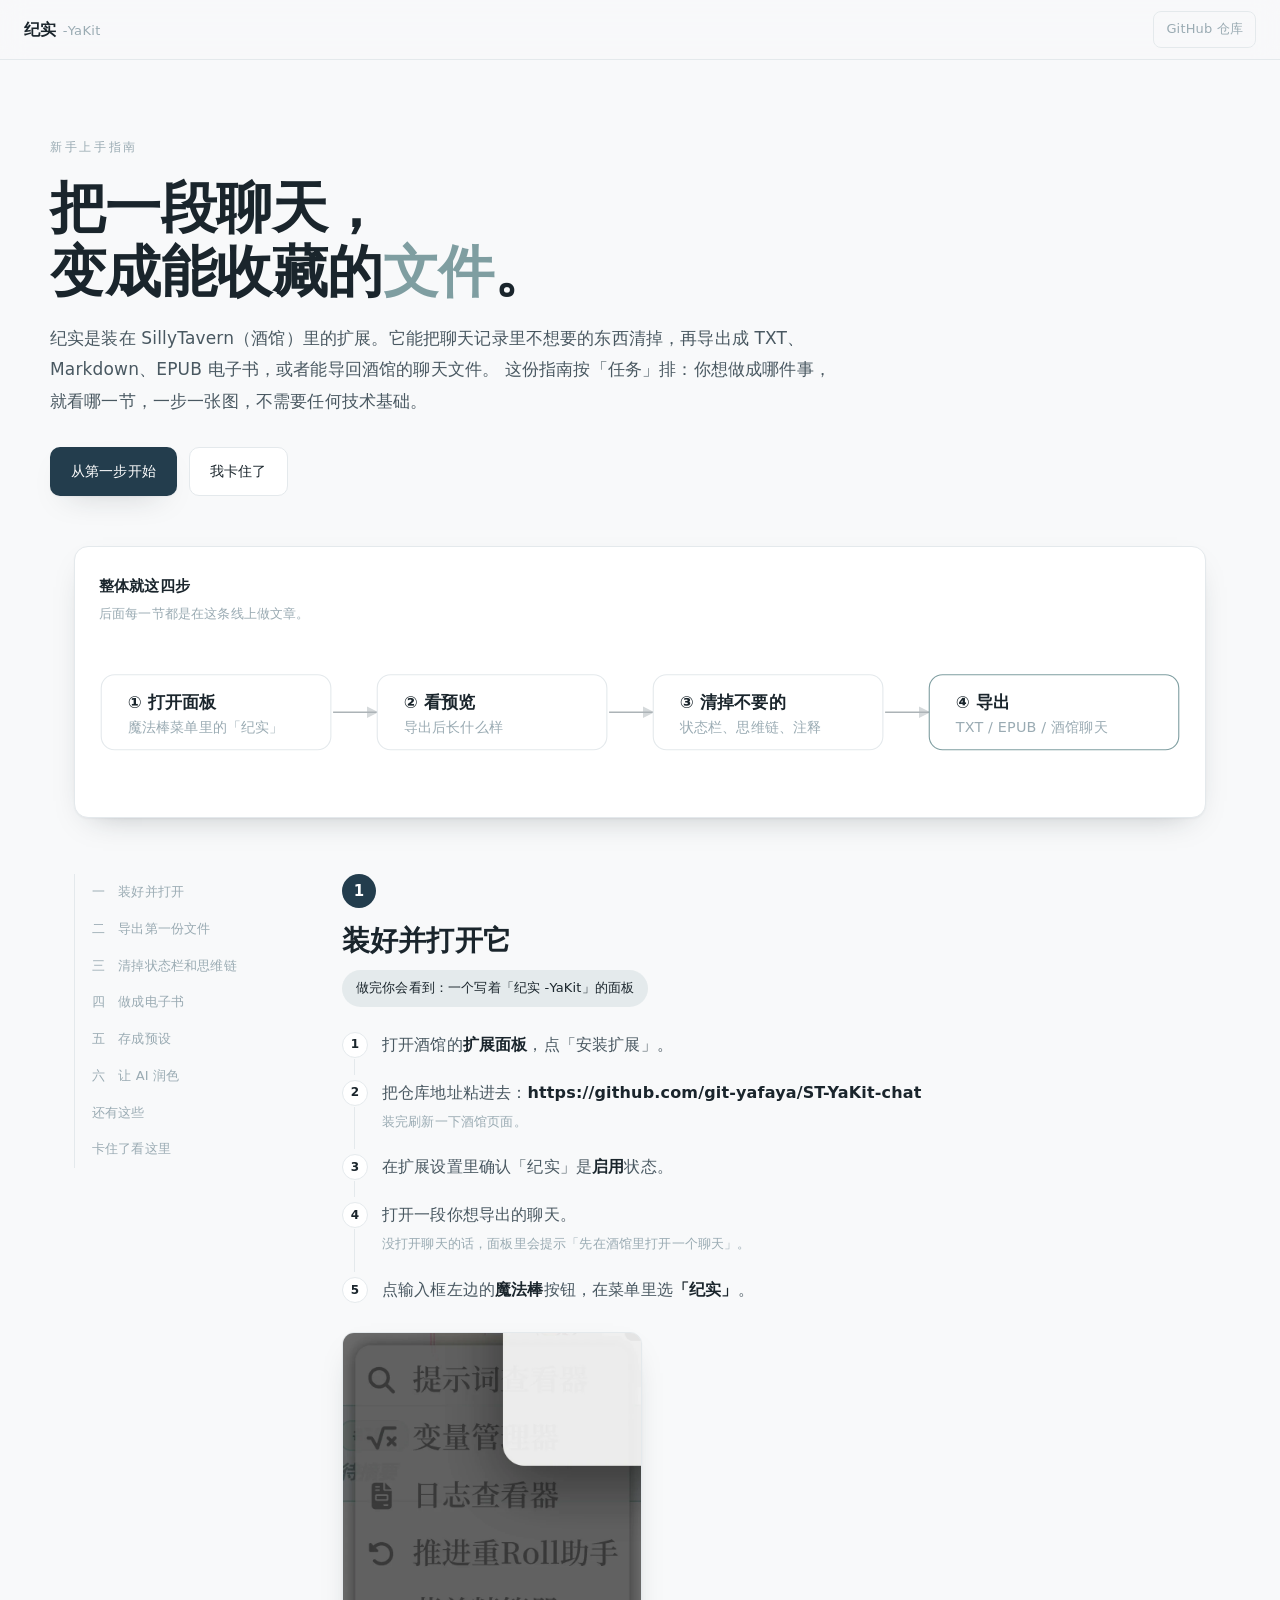
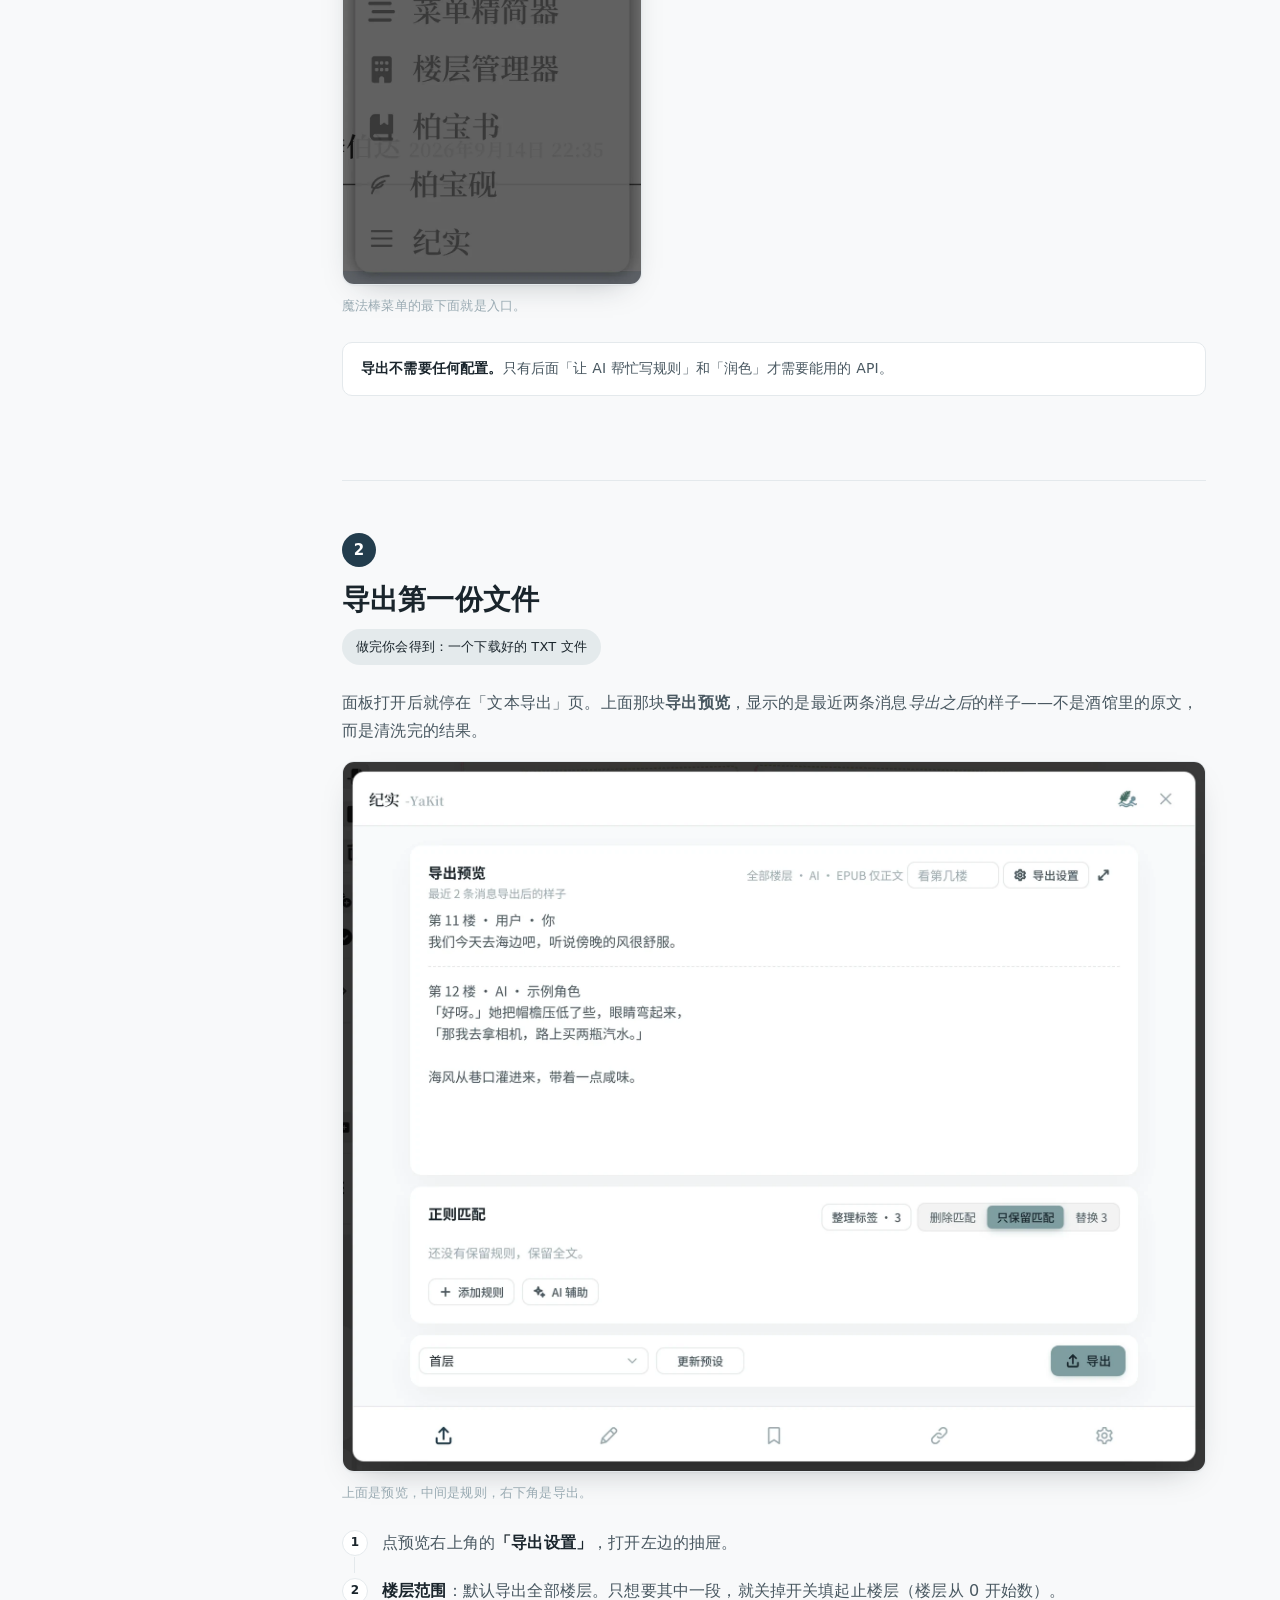
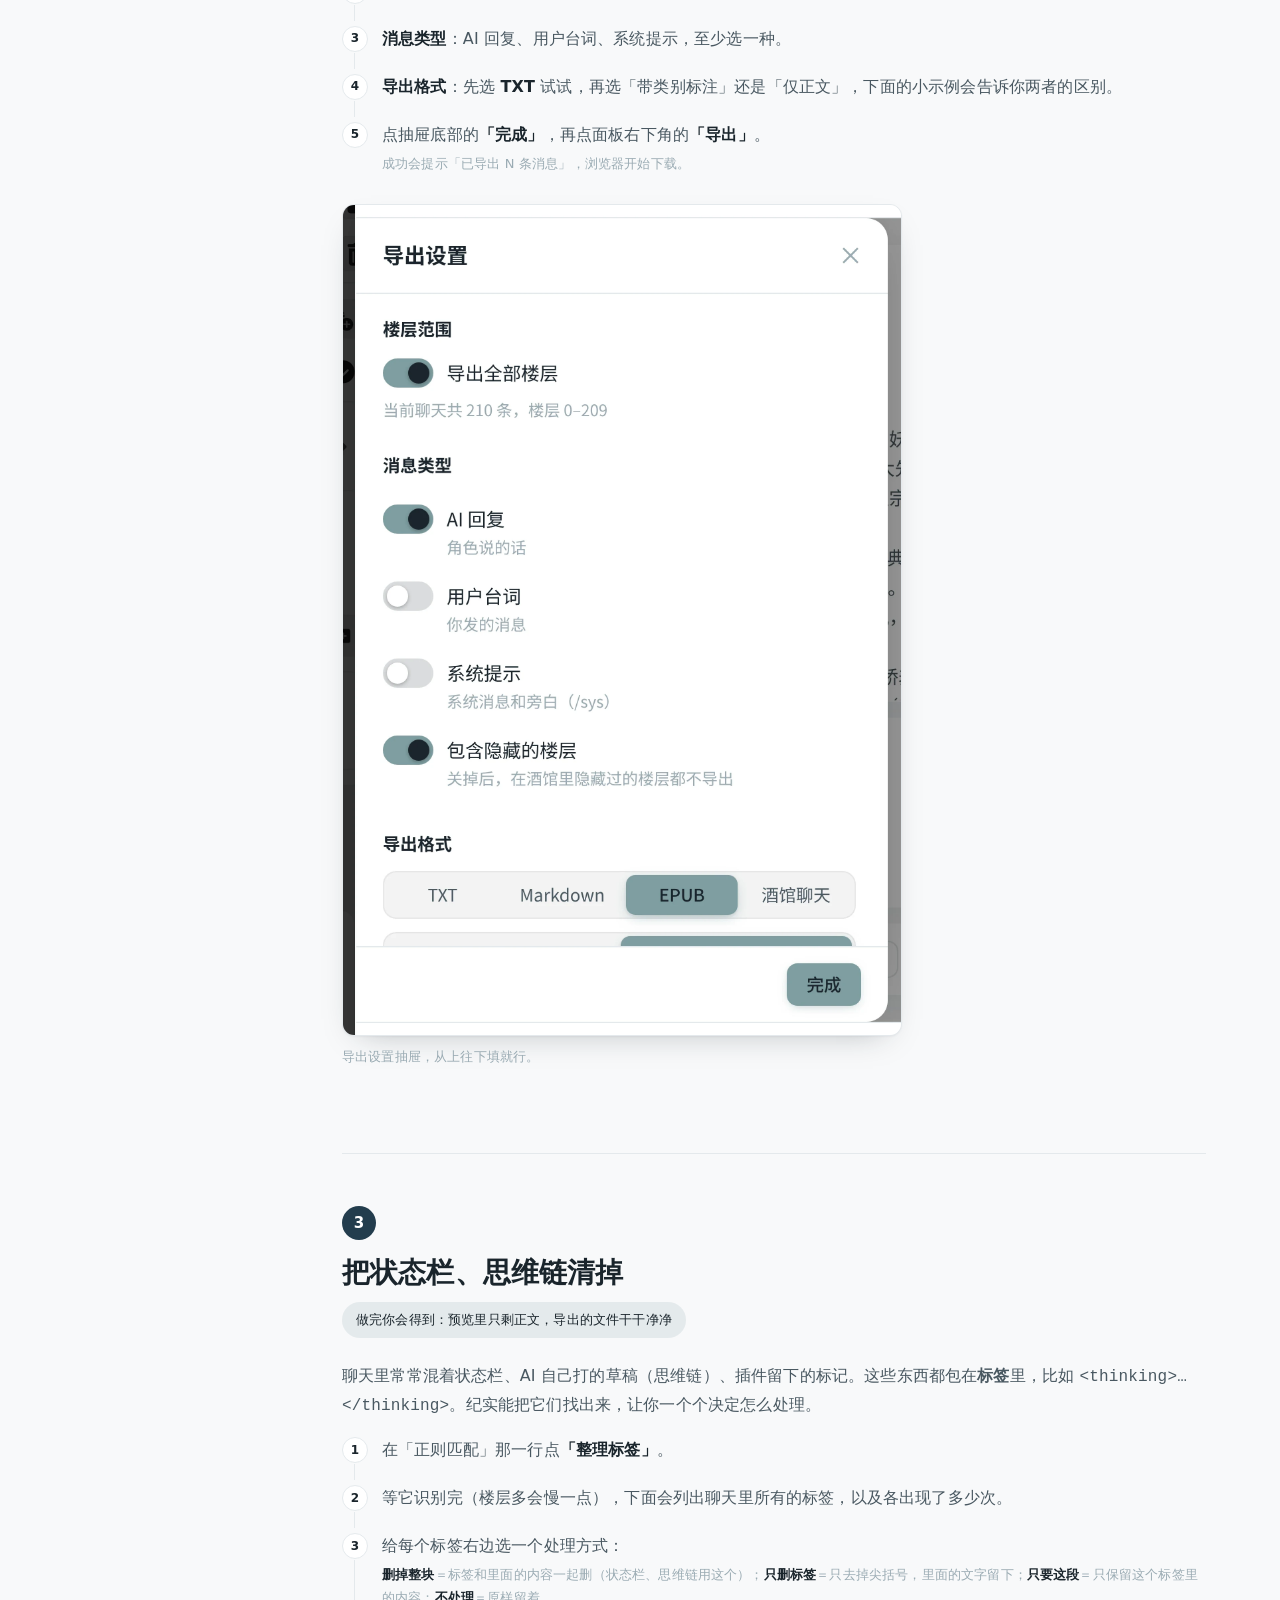
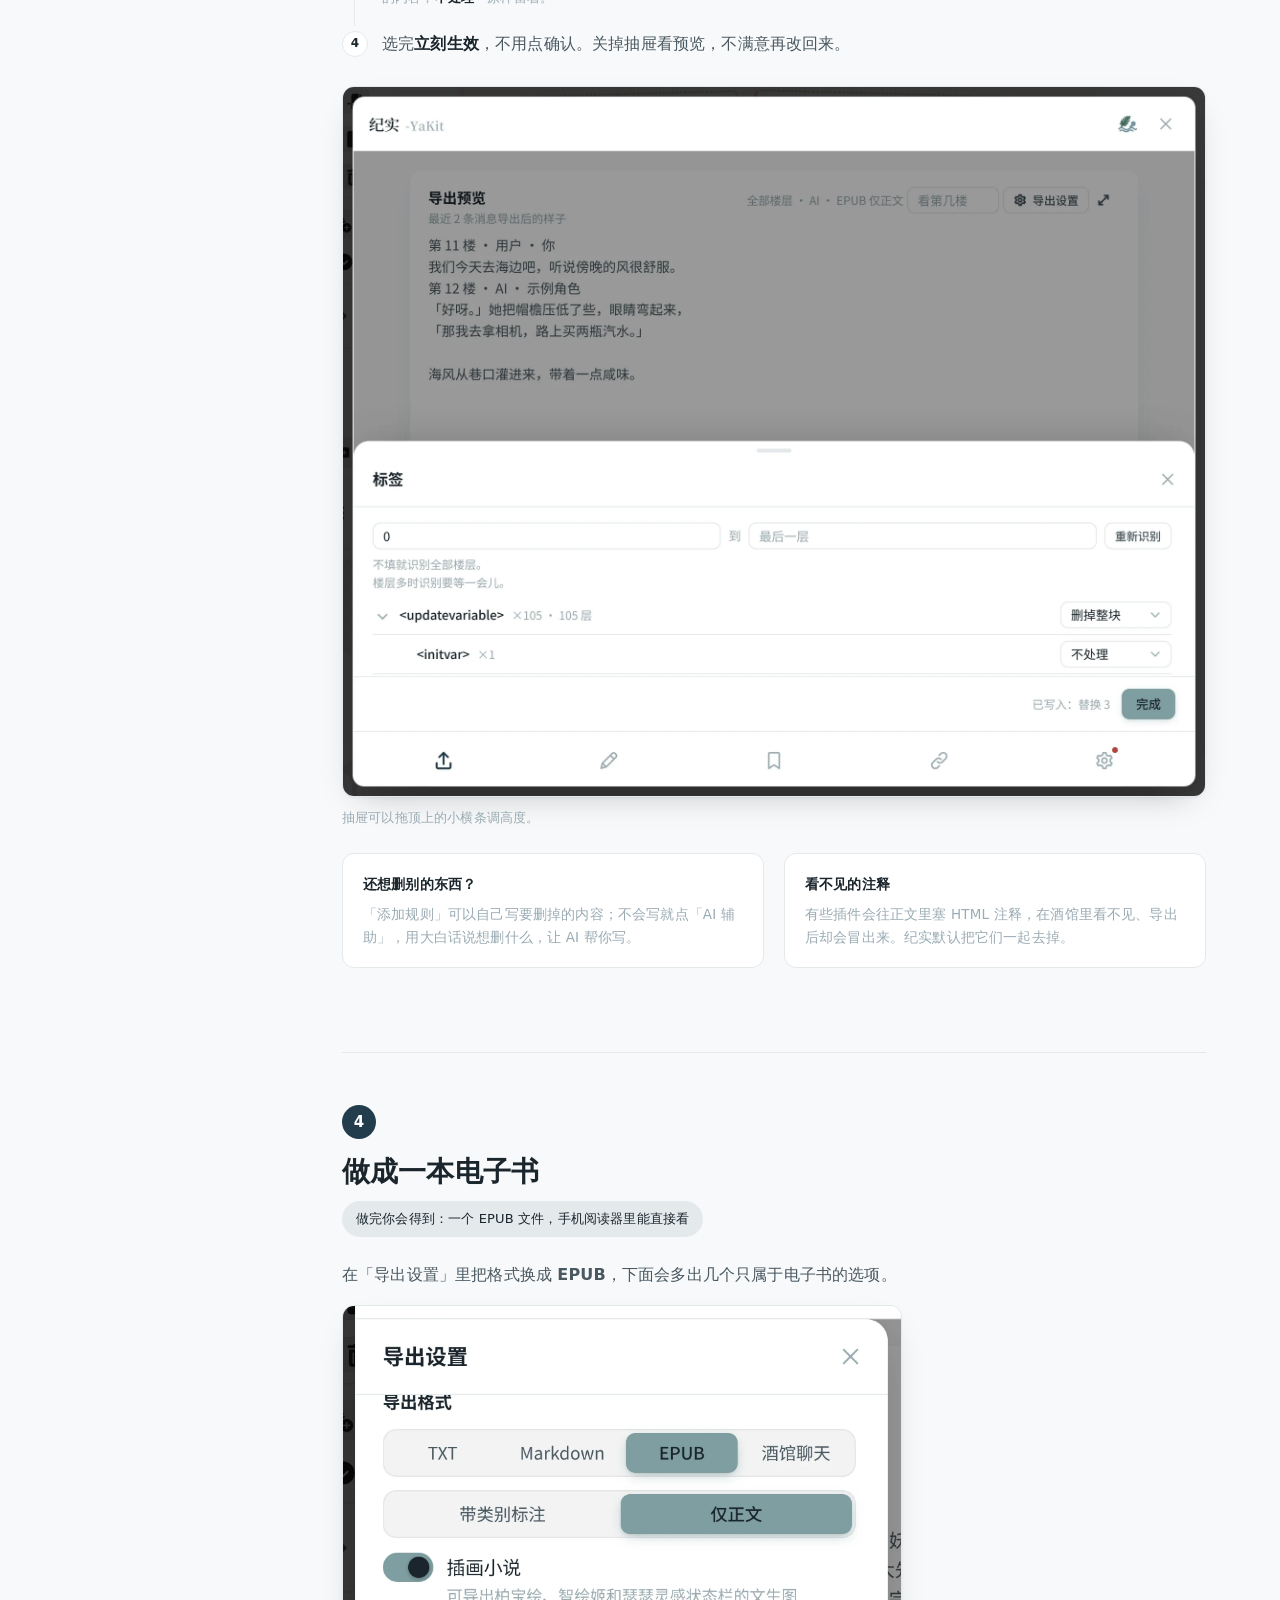
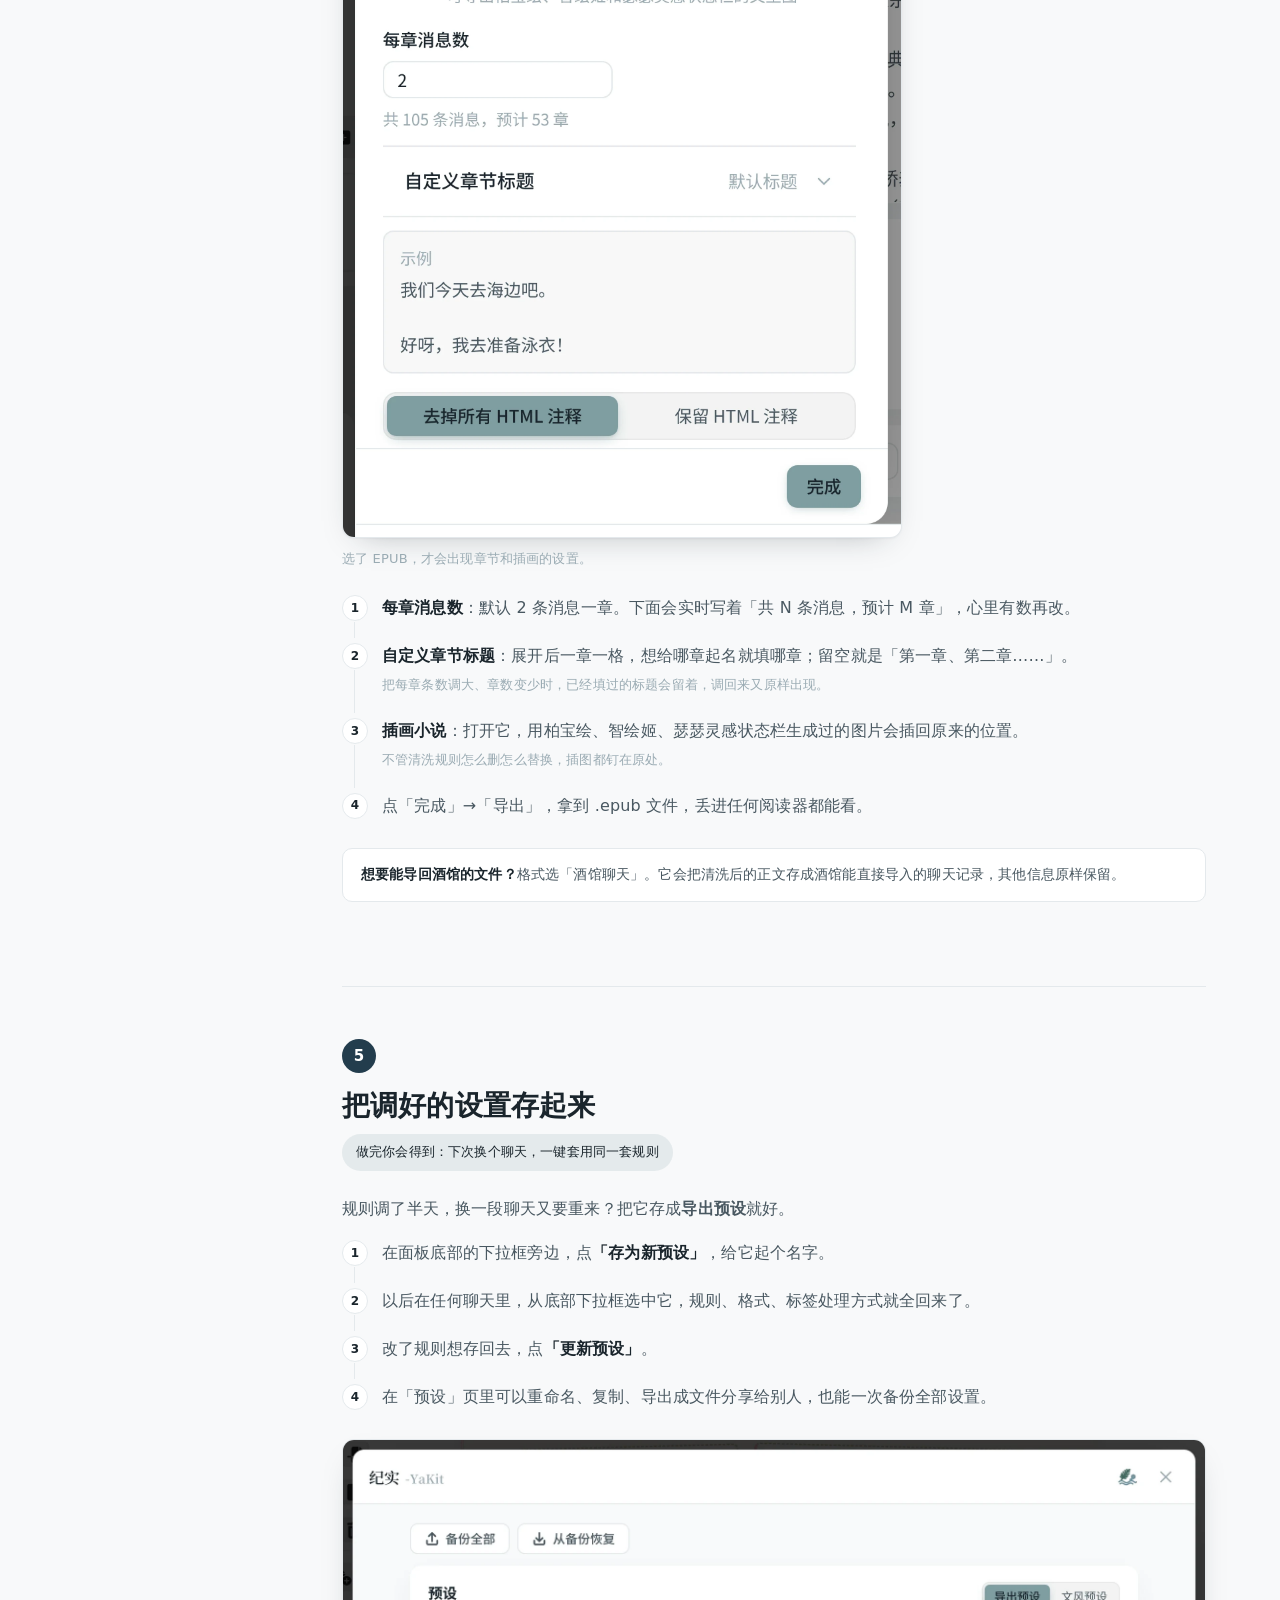
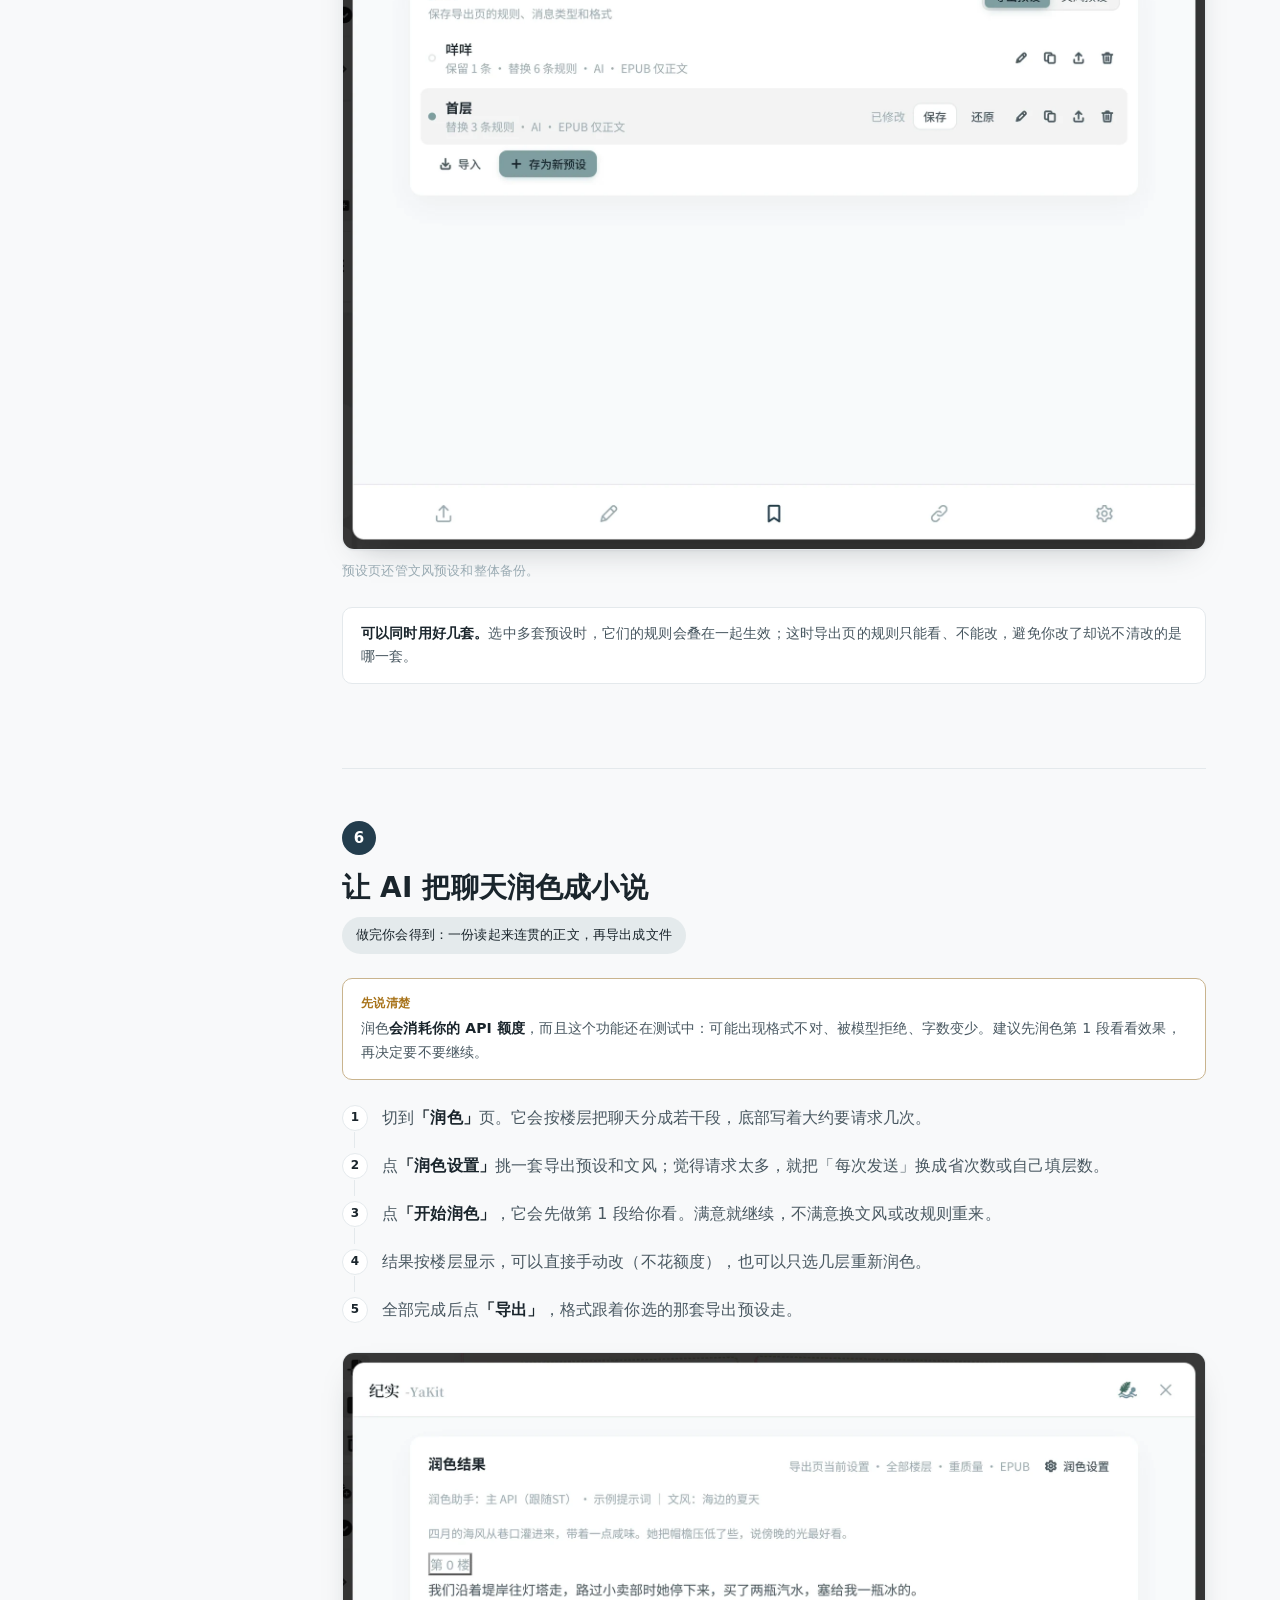
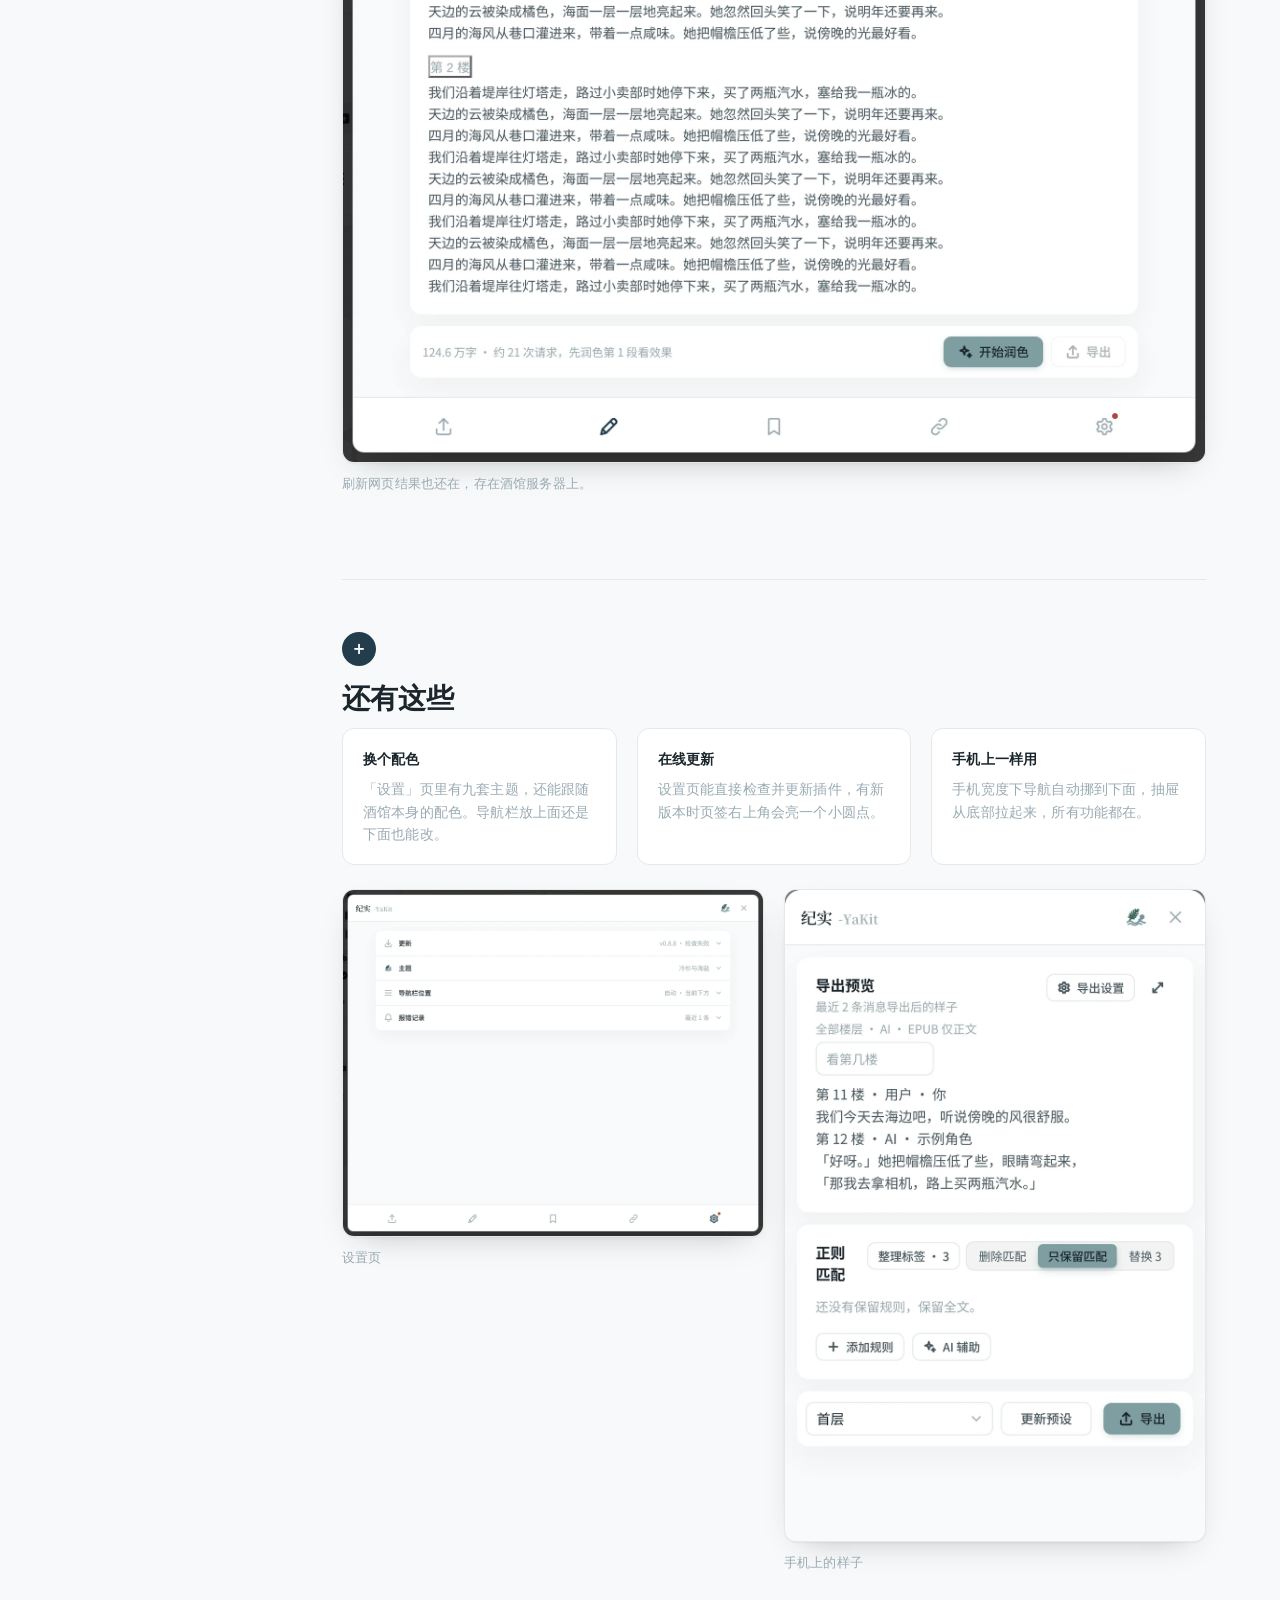
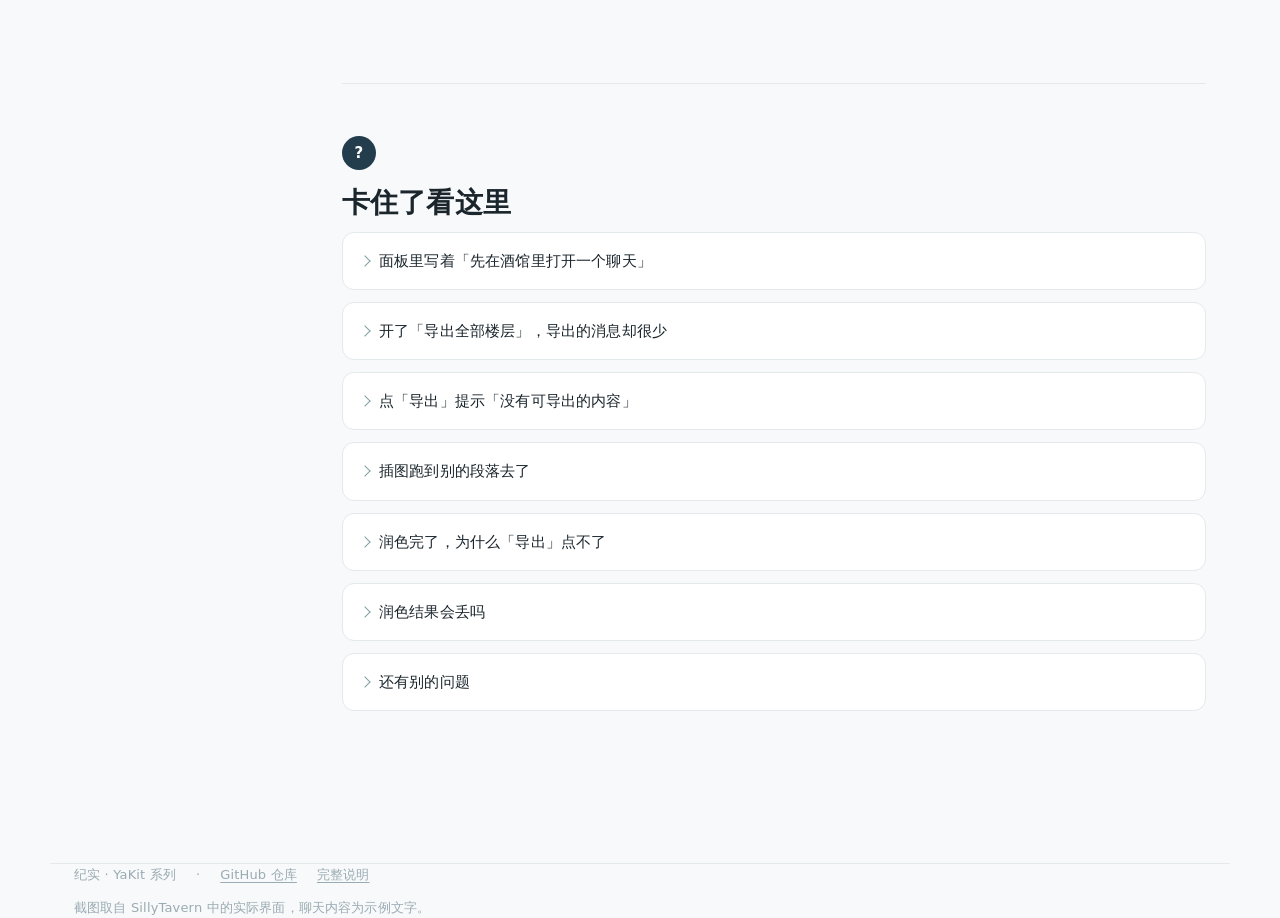
==== docs/index.html @ a408ef53 "新增新手上手网页 docs/index.html 与界面截图" ====
<!doctype html>
<html lang="zh-CN">
<head>
<meta charset="utf-8">
<meta name="viewport" content="width=device-width, initial-scale=1">
<title>纪实 · 新手上手</title>
<meta name="description" content="纪实（ST-YaKit-chat）新手上手指南：从安装到导出一本带插图的电子书，一步一张图。">
<style>
:root {
  --panel-bg: #F8F9FA;
  --card-bg: #FFFFFF;
  --divider: #E4E9EC;
  --text-title: #1A252C;
  --text-body: #495861;
  --text-muted: #9AABB3;
  --primary: #233D4D;
  --accent: #7F9EA1;
  --on-primary: #FFFFFF;
  --warning: #A8731A;
  --shadow: 0 1px 2px rgba(26, 37, 44, .04), 0 12px 32px -18px rgba(26, 37, 44, .35);
  --radius: 14px;
  --max: 1180px;
}
@media (prefers-color-scheme: dark) {
  :root {
    --panel-bg: #12181C;
    --card-bg: #192127;
    --divider: #27333A;
    --text-title: #EAF1F4;
    --text-body: #B8C6CD;
    --text-muted: #7D8E97;
    --primary: #9FBFC2;
    --accent: #7F9EA1;
    --on-primary: #10181D;
    --warning: #D7A54A;
    --shadow: 0 1px 2px rgba(0, 0, 0, .3), 0 14px 36px -20px rgba(0, 0, 0, .8);
  }
}
* { box-sizing: border-box; }
html { scroll-behavior: smooth; scroll-padding-top: 84px; -webkit-text-size-adjust: 100%; }
body {
  margin: 0;
  background: var(--panel-bg);
  color: var(--text-body);
  font: 400 16px/1.75 system-ui, -apple-system, "PingFang SC", "Microsoft YaHei", sans-serif;
  letter-spacing: .01em;
}
img { max-width: 100%; display: block; }
a { color: var(--primary); text-underline-offset: 3px; }

/* ---------- 顶栏 ---------- */
.topbar {
  position: sticky; top: 0; z-index: 30;
  display: flex; align-items: center; gap: 14px;
  padding: 0 24px; height: 60px;
  background: color-mix(in srgb, var(--panel-bg) 86%, transparent);
  backdrop-filter: saturate(1.4) blur(12px);
  border-bottom: 1px solid var(--divider);
}
.topbar .brand { font-size: 16px; font-weight: 600; color: var(--text-title); letter-spacing: .02em; }
.topbar .brand small { font-weight: 400; font-size: 13px; color: var(--text-muted); margin-left: 6px; }
.topbar .spacer { flex: 1; }
.topbar a.ghost {
  font-size: 13px; color: var(--text-muted); text-decoration: none;
  padding: 6px 12px; border: 1px solid var(--divider); border-radius: 8px;
  transition: color .18s ease, border-color .18s ease;
}
.topbar a.ghost:hover { color: var(--text-title); border-color: var(--text-muted); }

/* ---------- 版心 ---------- */
.wrap { max-width: var(--max); margin: 0 auto; padding: 0 24px; }

/* ---------- 封面 ---------- */
.hero { padding: 72px 0 40px; }
.hero .kicker {
  display: inline-block; font-size: 12px; letter-spacing: .22em; text-transform: uppercase;
  color: var(--text-muted); margin-bottom: 18px;
}
.hero h1 {
  margin: 0 0 18px; color: var(--text-title);
  font-size: clamp(34px, 6vw, 56px); line-height: 1.15; font-weight: 650; letter-spacing: -.01em;
}
.hero h1 span { color: var(--accent); }
.hero p.lead { margin: 0; max-width: 46em; font-size: 17px; line-height: 1.85; }
.hero .cta { display: flex; flex-wrap: wrap; gap: 12px; margin-top: 30px; }
.btn {
  display: inline-flex; align-items: center; gap: 8px;
  padding: 11px 20px; border-radius: 10px; font-size: 14px; font-weight: 500;
  text-decoration: none; border: 1px solid transparent; transition: transform .16s ease, box-shadow .16s ease;
}
.btn.primary { background: var(--primary); color: var(--on-primary); box-shadow: var(--shadow); }
.btn.plain { border-color: var(--divider); color: var(--text-title); background: var(--card-bg); }
.btn:hover { transform: translateY(-1px); }

/* ---------- 全流程图 ---------- */
.flow { margin: 10px 0 56px; padding: 26px 24px; background: var(--card-bg); border: 1px solid var(--divider); border-radius: var(--radius); box-shadow: var(--shadow); }
.flow h2 { margin: 0 0 4px; font-size: 15px; color: var(--text-title); font-weight: 600; }
.flow p { margin: 0 0 20px; font-size: 13px; color: var(--text-muted); }
.flow-scroll { overflow-x: auto; margin: 0 -4px; padding: 0 4px 4px; }
.flow svg { width: 100%; min-width: 700px; height: auto; }

/* ---------- 正文布局 ---------- */
.layout { display: grid; grid-template-columns: 212px minmax(0, 1fr); gap: 56px; align-items: start; padding-bottom: 80px; }
nav.toc { position: sticky; top: 84px; }
nav.toc ol { list-style: none; margin: 0; padding: 0; border-left: 1px solid var(--divider); }
nav.toc a {
  display: block; padding: 7px 0 7px 16px; margin-left: -1px;
  border-left: 2px solid transparent; font-size: 13px; color: var(--text-muted);
  text-decoration: none; transition: color .18s ease, border-color .18s ease;
}
nav.toc a:hover { color: var(--text-title); }
nav.toc a.active { color: var(--text-title); border-left-color: var(--accent); font-weight: 500; }

/* ---------- 任务卡 ---------- */
.task { scroll-margin-top: 84px; padding: 0 0 60px; }
.task + .task { border-top: 1px solid var(--divider); padding-top: 52px; }
.task .num {
  display: inline-flex; align-items: center; justify-content: center;
  width: 34px; height: 34px; border-radius: 50%;
  background: var(--primary); color: var(--on-primary);
  font-size: 15px; font-weight: 600; font-variant-numeric: tabular-nums;
}
.task h2 { margin: 14px 0 10px; font-size: clamp(22px, 3vw, 28px); line-height: 1.35; color: var(--text-title); font-weight: 650; }
.task .goal {
  display: inline-block; margin: 0 0 24px; padding: 7px 14px;
  background: color-mix(in srgb, var(--accent) 16%, transparent);
  border-radius: 999px; font-size: 13px; color: var(--text-title);
}
.task p { margin: 0 0 16px; }

/* 步骤 */
ol.steps { list-style: none; counter-reset: step; margin: 0 0 28px; padding: 0; }
ol.steps li {
  counter-increment: step; position: relative;
  padding: 0 0 20px 40px; margin: 0;
}
ol.steps li::before {
  content: counter(step);
  position: absolute; left: 0; top: 1px;
  width: 24px; height: 24px; border-radius: 50%;
  background: var(--card-bg); border: 1px solid var(--divider); color: var(--text-title);
  font-size: 12px; font-weight: 600; display: grid; place-items: center;
}
ol.steps li::after {
  content: ""; position: absolute; left: 11.5px; top: 28px; bottom: 4px; width: 1px; background: var(--divider);
}
ol.steps li:last-child { padding-bottom: 0; }
ol.steps li:last-child::after { display: none; }
ol.steps b { color: var(--text-title); font-weight: 600; }
ol.steps .hint { display: block; margin-top: 4px; font-size: 13px; color: var(--text-muted); }

/* 截图 */
figure { margin: 0 0 24px; }
figure img {
  width: 100%; height: auto; border-radius: 12px; border: 1px solid var(--divider);
  box-shadow: var(--shadow); cursor: zoom-in; background: var(--card-bg);
  transition: transform .2s ease;
}
figure img:hover { transform: translateY(-2px); }
figcaption { margin-top: 10px; font-size: 13px; color: var(--text-muted); }
figure.narrow { max-width: 300px; }
figure.half { max-width: 560px; }

/* 提示块 */
.note {
  margin: 0 0 24px; padding: 14px 18px; border-radius: 10px;
  background: var(--card-bg); border: 1px solid var(--divider);
  font-size: 14px; line-height: 1.7;
}
.note.warn { border-color: color-mix(in srgb, var(--warning) 45%, var(--divider)); }
.note b { color: var(--text-title); }
.note .tag { font-size: 12px; color: var(--warning); font-weight: 600; letter-spacing: .04em; display: block; margin-bottom: 4px; }

/* 两栏 */
.cols { display: grid; grid-template-columns: repeat(auto-fit, minmax(240px, 1fr)); gap: 20px; margin-bottom: 24px; }
.cols .cell { padding: 18px 20px; background: var(--card-bg); border: 1px solid var(--divider); border-radius: 12px; }
.cols .cell h3 { margin: 0 0 6px; font-size: 14px; color: var(--text-title); font-weight: 600; }
.cols .cell p { margin: 0; font-size: 13.5px; color: var(--text-muted); line-height: 1.7; }

/* 常见问题 */
details.faq {
  background: var(--card-bg); border: 1px solid var(--divider); border-radius: 12px;
  padding: 0 18px; margin-bottom: 12px;
}
details.faq summary {
  cursor: pointer; padding: 15px 0; font-size: 15px; font-weight: 500; color: var(--text-title);
  list-style: none; display: flex; align-items: center; gap: 10px;
}
details.faq summary::-webkit-details-marker { display: none; }
details.faq summary::before {
  content: ""; width: 7px; height: 7px; border-right: 1.6px solid var(--accent); border-bottom: 1.6px solid var(--accent);
  transform: rotate(-45deg); transition: transform .2s ease; flex: none;
}
details.faq[open] summary::before { transform: rotate(45deg); }
details.faq .answer { padding: 0 0 16px 17px; font-size: 14.5px; line-height: 1.8; }

/* 页脚 */
footer { border-top: 1px solid var(--divider); padding: 36px 0 56px; font-size: 13px; color: var(--text-muted); }
footer a { color: var(--text-muted); }
footer .row { display: flex; flex-wrap: wrap; gap: 8px 20px; align-items: center; }

/* 放大查看 */
.lightbox {
  position: fixed; inset: 0; z-index: 60; display: none;
  background: color-mix(in srgb, var(--text-title) 82%, transparent);
  padding: 32px; cursor: zoom-out;
}
.lightbox.on { display: grid; place-items: center; }
.lightbox img { max-width: min(1100px, 94vw); max-height: 90vh; width: auto; border-radius: 10px; box-shadow: 0 30px 80px -30px rgba(0,0,0,.9); }

@media (max-width: 960px) {
  .layout { grid-template-columns: minmax(0, 1fr); gap: 0; }
  nav.toc { position: static; margin-bottom: 36px; }
  nav.toc ol { display: flex; gap: 6px; overflow-x: auto; border-left: 0; padding-bottom: 6px; }
  nav.toc a { border: 1px solid var(--divider); border-radius: 999px; padding: 6px 14px; margin: 0; white-space: nowrap; }
  nav.toc a.active { border-color: var(--accent); }
  .hero { padding: 48px 0 32px; }
}
@media (max-width: 600px) {
  .wrap { padding: 0 18px; }
  .topbar { padding: 0 18px; }
  body { font-size: 15.5px; }
}
</style>
</head>
<body>

<div class="topbar">
  <span class="brand">纪实<small>-YaKit</small></span>
  <span class="spacer"></span>
  <a class="ghost" href="https://github.com/git-yafaya/ST-YaKit-chat">GitHub 仓库</a>
</div>

<header class="wrap hero">
  <span class="kicker">新手上手指南</span>
  <h1>把一段聊天，<br>变成能收藏的<span>文件</span>。</h1>
  <p class="lead">
    纪实是装在 SillyTavern（酒馆）里的扩展。它能把聊天记录里不想要的东西清掉，再导出成 TXT、Markdown、EPUB 电子书，或者能导回酒馆的聊天文件。
    这份指南按「任务」排：你想做成哪件事，就看哪一节，一步一张图，不需要任何技术基础。
  </p>
  <div class="cta">
    <a class="btn primary" href="#t1">从第一步开始</a>
    <a class="btn plain" href="#faq">我卡住了</a>
  </div>
</header>

<div class="wrap">
  <section class="flow" aria-label="整体流程">
    <h2>整体就这四步</h2>
    <p>后面每一节都是在这条线上做文章。</p>
    <div class="flow-scroll">
    <svg viewBox="0 0 980 120" role="img" aria-label="流程：打开面板、看预览、清掉不要的、导出文件">
      <defs>
        <marker id="ar" viewBox="0 0 10 10" refX="9" refY="5" markerWidth="7" markerHeight="7" orient="auto">
          <path d="M0 0 10 5 0 10z" fill="currentColor" opacity=".5"></path>
        </marker>
      </defs>
      <g fill="none" stroke="currentColor" stroke-width="1.5" opacity=".45" marker-end="url(#ar)">
        <line x1="212" y1="60" x2="252" y2="60"></line>
        <line x1="462" y1="60" x2="502" y2="60"></line>
        <line x1="712" y1="60" x2="752" y2="60"></line>
      </g>
      <g>
        <rect x="2" y="26" width="208" height="68" rx="12" fill="var(--card-bg)" stroke="var(--divider)"></rect>
        <text x="26" y="56" font-size="15" font-weight="600" fill="var(--text-title)">① 打开面板</text>
        <text x="26" y="78" font-size="13" fill="var(--text-muted)">魔法棒菜单里的「纪实」</text>

        <rect x="252" y="26" width="208" height="68" rx="12" fill="var(--card-bg)" stroke="var(--divider)"></rect>
        <text x="276" y="56" font-size="15" font-weight="600" fill="var(--text-title)">② 看预览</text>
        <text x="276" y="78" font-size="13" fill="var(--text-muted)">导出后长什么样</text>

        <rect x="502" y="26" width="208" height="68" rx="12" fill="var(--card-bg)" stroke="var(--divider)"></rect>
        <text x="526" y="56" font-size="15" font-weight="600" fill="var(--text-title)">③ 清掉不要的</text>
        <text x="526" y="78" font-size="13" fill="var(--text-muted)">状态栏、思维链、注释</text>

        <rect x="752" y="26" width="226" height="68" rx="12" fill="var(--card-bg)" stroke="var(--accent)"></rect>
        <text x="776" y="56" font-size="15" font-weight="600" fill="var(--text-title)">④ 导出</text>
        <text x="776" y="78" font-size="13" fill="var(--text-muted)">TXT / EPUB / 酒馆聊天</text>
      </g>
    </svg>
    </div>
  </section>

  <div class="layout">
    <nav class="toc" aria-label="目录">
      <ol>
        <li><a href="#t1">一　装好并打开</a></li>
        <li><a href="#t2">二　导出第一份文件</a></li>
        <li><a href="#t3">三　清掉状态栏和思维链</a></li>
        <li><a href="#t4">四　做成电子书</a></li>
        <li><a href="#t5">五　存成预设</a></li>
        <li><a href="#t6">六　让 AI 润色</a></li>
        <li><a href="#more">还有这些</a></li>
        <li><a href="#faq">卡住了看这里</a></li>
      </ol>
    </nav>

    <main>
      <!-- 任务一 -->
      <section class="task" id="t1">
        <span class="num">1</span>
        <h2>装好并打开它</h2>
        <p class="goal">做完你会看到：一个写着「纪实 -YaKit」的面板</p>
        <ol class="steps">
          <li>打开酒馆的<b>扩展面板</b>，点「安装扩展」。</li>
          <li>把仓库地址粘进去：<b>https://github.com/git-yafaya/ST-YaKit-chat</b><span class="hint">装完刷新一下酒馆页面。</span></li>
          <li>在扩展设置里确认「纪实」是<b>启用</b>状态。</li>
          <li>打开一段你想导出的聊天。<span class="hint">没打开聊天的话，面板里会提示「先在酒馆里打开一个聊天」。</span></li>
          <li>点输入框左边的<b>魔法棒</b>按钮，在菜单里选<b>「纪实」</b>。</li>
        </ol>
        <figure class="narrow">
          <img src="images/01-entry.webp" alt="魔法棒菜单里的「纪实」入口" loading="lazy" width="772" height="1428">
          <figcaption>魔法棒菜单的最下面就是入口。</figcaption>
        </figure>
        <div class="note">
          <b>导出不需要任何配置。</b>只有后面「让 AI 帮忙写规则」和「润色」才需要能用的 API。
        </div>
      </section>

      <!-- 任务二 -->
      <section class="task" id="t2">
        <span class="num">2</span>
        <h2>导出第一份文件</h2>
        <p class="goal">做完你会得到：一个下载好的 TXT 文件</p>
        <p>面板打开后就停在「文本导出」页。上面那块<b>导出预览</b>，显示的是最近两条消息<em>导出之后</em>的样子——不是酒馆里的原文，而是清洗完的结果。</p>
        <figure>
          <img src="images/02-export.webp" alt="纪实的文本导出页：上方导出预览，中间正则匹配，底部导出按钮" loading="lazy" width="1800" height="1480">
          <figcaption>上面是预览，中间是规则，右下角是导出。</figcaption>
        </figure>
        <ol class="steps">
          <li>点预览右上角的<b>「导出设置」</b>，打开左边的抽屉。</li>
          <li><b>楼层范围</b>：默认导出全部楼层。只想要其中一段，就关掉开关填起止楼层（楼层从 0 开始数）。</li>
          <li><b>消息类型</b>：AI 回复、用户台词、系统提示，至少选一种。</li>
          <li><b>导出格式</b>：先选 <b>TXT</b> 试试，再选「带类别标注」还是「仅正文」，下面的小示例会告诉你两者的区别。</li>
          <li>点抽屉底部的<b>「完成」</b>，再点面板右下角的<b>「导出」</b>。<span class="hint">成功会提示「已导出 N 条消息」，浏览器开始下载。</span></li>
        </ol>
        <figure class="half">
          <img src="images/03-settings.webp" alt="导出设置抽屉：楼层范围、消息类型、导出格式" loading="lazy" width="1680" height="2500">
          <figcaption>导出设置抽屉，从上往下填就行。</figcaption>
        </figure>
      </section>

      <!-- 任务三 -->
      <section class="task" id="t3">
        <span class="num">3</span>
        <h2>把状态栏、思维链清掉</h2>
        <p class="goal">做完你会得到：预览里只剩正文，导出的文件干干净净</p>
        <p>聊天里常常混着状态栏、AI 自己打的草稿（思维链）、插件留下的标记。这些东西都包在<b>标签</b>里，比如 <code>&lt;thinking&gt;…&lt;/thinking&gt;</code>。纪实能把它们找出来，让你一个个决定怎么处理。</p>
        <ol class="steps">
          <li>在「正则匹配」那一行点<b>「整理标签」</b>。</li>
          <li>等它识别完（楼层多会慢一点），下面会列出聊天里所有的标签，以及各出现了多少次。</li>
          <li>给每个标签右边选一个处理方式：
            <span class="hint"><b>删掉整块</b>＝标签和里面的内容一起删（状态栏、思维链用这个）；<b>只删标签</b>＝只去掉尖括号，里面的文字留下；<b>只要这段</b>＝只保留这个标签里的内容；<b>不处理</b>＝原样留着。</span>
          </li>
          <li>选完<b>立刻生效</b>，不用点确认。关掉抽屉看预览，不满意再改回来。</li>
        </ol>
        <figure>
          <img src="images/05-tags.webp" alt="整理标签抽屉：识别出的标签和每个标签的处理方式" loading="lazy" width="1800" height="1480">
          <figcaption>抽屉可以拖顶上的小横条调高度。</figcaption>
        </figure>
        <div class="cols">
          <div class="cell">
            <h3>还想删别的东西？</h3>
            <p>「添加规则」可以自己写要删掉的内容；不会写就点「AI 辅助」，用大白话说想删什么，让 AI 帮你写。</p>
          </div>
          <div class="cell">
            <h3>看不见的注释</h3>
            <p>有些插件会往正文里塞 HTML 注释，在酒馆里看不见、导出后却会冒出来。纪实默认把它们一起去掉。</p>
          </div>
        </div>
      </section>

      <!-- 任务四 -->
      <section class="task" id="t4">
        <span class="num">4</span>
        <h2>做成一本电子书</h2>
        <p class="goal">做完你会得到：一个 EPUB 文件，手机阅读器里能直接看</p>
        <p>在「导出设置」里把格式换成 <b>EPUB</b>，下面会多出几个只属于电子书的选项。</p>
        <figure class="half">
          <img src="images/04-epub.webp" alt="导出设置里的 EPUB 章节：每章消息数、分章摘要、自定义章节标题" loading="lazy" width="1680" height="2500">
          <figcaption>选了 EPUB，才会出现章节和插画的设置。</figcaption>
        </figure>
        <ol class="steps">
          <li><b>每章消息数</b>：默认 2 条消息一章。下面会实时写着「共 N 条消息，预计 M 章」，心里有数再改。</li>
          <li><b>自定义章节标题</b>：展开后一章一格，想给哪章起名就填哪章；留空就是「第一章、第二章……」。<span class="hint">把每章条数调大、章数变少时，已经填过的标题会留着，调回来又原样出现。</span></li>
          <li><b>插画小说</b>：打开它，用柏宝绘、智绘姬、瑟瑟灵感状态栏生成过的图片会插回原来的位置。<span class="hint">不管清洗规则怎么删怎么替换，插图都钉在原处。</span></li>
          <li>点「完成」→「导出」，拿到 .epub 文件，丢进任何阅读器都能看。</li>
        </ol>
        <div class="note">
          <b>想要能导回酒馆的文件？</b>格式选「酒馆聊天」。它会把清洗后的正文存成酒馆能直接导入的聊天记录，其他信息原样保留。
        </div>
      </section>

      <!-- 任务五 -->
      <section class="task" id="t5">
        <span class="num">5</span>
        <h2>把调好的设置存起来</h2>
        <p class="goal">做完你会得到：下次换个聊天，一键套用同一套规则</p>
        <p>规则调了半天，换一段聊天又要重来？把它存成<b>导出预设</b>就好。</p>
        <ol class="steps">
          <li>在面板底部的下拉框旁边，点<b>「存为新预设」</b>，给它起个名字。</li>
          <li>以后在任何聊天里，从底部下拉框选中它，规则、格式、标签处理方式就全回来了。</li>
          <li>改了规则想存回去，点<b>「更新预设」</b>。</li>
          <li>在「预设」页里可以重命名、复制、导出成文件分享给别人，也能一次备份全部设置。</li>
        </ol>
        <figure>
          <img src="images/06-presets.webp" alt="预设页：导出预设列表与备份恢复" loading="lazy" width="1800" height="1480">
          <figcaption>预设页还管文风预设和整体备份。</figcaption>
        </figure>
        <div class="note">
          <b>可以同时用好几套。</b>选中多套预设时，它们的规则会叠在一起生效；这时导出页的规则只能看、不能改，避免你改了却说不清改的是哪一套。
        </div>
      </section>

      <!-- 任务六 -->
      <section class="task" id="t6">
        <span class="num">6</span>
        <h2>让 AI 把聊天润色成小说</h2>
        <p class="goal">做完你会得到：一份读起来连贯的正文，再导出成文件</p>
        <div class="note warn">
          <span class="tag">先说清楚</span>
          润色<b>会消耗你的 API 额度</b>，而且这个功能还在测试中：可能出现格式不对、被模型拒绝、字数变少。建议先润色第 1 段看看效果，再决定要不要继续。
        </div>
        <ol class="steps">
          <li>切到<b>「润色」</b>页。它会按楼层把聊天分成若干段，底部写着大约要请求几次。</li>
          <li>点<b>「润色设置」</b>挑一套导出预设和文风；觉得请求太多，就把「每次发送」换成省次数或自己填层数。</li>
          <li>点<b>「开始润色」</b>，它会先做第 1 段给你看。满意就继续，不满意换文风或改规则重来。</li>
          <li>结果按楼层显示，可以直接手动改（不花额度），也可以只选几层重新润色。</li>
          <li>全部完成后点<b>「导出」</b>，格式跟着你选的那套导出预设走。</li>
        </ol>
        <figure>
          <img src="images/07-polish.webp" alt="润色页：润色结果按楼层显示，底部是开始润色与导出" loading="lazy" width="1800" height="1480">
          <figcaption>刷新网页结果也还在，存在酒馆服务器上。</figcaption>
        </figure>
      </section>

      <!-- 还有这些 -->
      <section class="task" id="more">
        <span class="num">+</span>
        <h2>还有这些</h2>
        <div class="cols">
          <div class="cell">
            <h3>换个配色</h3>
            <p>「设置」页里有九套主题，还能跟随酒馆本身的配色。导航栏放上面还是下面也能改。</p>
          </div>
          <div class="cell">
            <h3>在线更新</h3>
            <p>设置页能直接检查并更新插件，有新版本时页签右上角会亮一个小圆点。</p>
          </div>
          <div class="cell">
            <h3>手机上一样用</h3>
            <p>手机宽度下导航自动挪到下面，抽屉从底部拉起来，所有功能都在。</p>
          </div>
        </div>
        <div class="cols">
          <figure><img src="images/08-prefs.webp" alt="设置页：更新、主题、导航栏位置、报错记录" loading="lazy" width="1800" height="1480"><figcaption>设置页</figcaption></figure>
          <figure><img src="images/09-mobile.webp" alt="手机宽度下的纪实面板" loading="lazy" width="900" height="1394"><figcaption>手机上的样子</figcaption></figure>
        </div>
      </section>

      <!-- FAQ -->
      <section class="task" id="faq">
        <span class="num">?</span>
        <h2>卡住了看这里</h2>

        <details class="faq">
          <summary>面板里写着「先在酒馆里打开一个聊天」</summary>
          <div class="answer">纪实导出的是<b>当前打开的那段聊天</b>。先选一个角色、打开聊天，再开面板就好。</div>
        </details>

        <details class="faq">
          <summary>开了「导出全部楼层」，导出的消息却很少</summary>
          <div class="answer">看两个地方：「导出设置」里的<b>消息类型</b>是不是只勾了一部分；<b>包含隐藏的楼层</b>是不是被关掉了。在酒馆里隐藏过的楼层，按它原来的类型算。</div>
        </details>

        <details class="faq">
          <summary>点「导出」提示「没有可导出的内容」</summary>
          <div class="answer">说明清洗完之后什么都不剩了。多半是「只要这段」或者保留规则写得太窄，把正文也滤掉了。回到整理标签，把那条改成「不处理」看看预览。</div>
        </details>

        <details class="faq">
          <summary>插图跑到别的段落去了</summary>
          <div class="answer">新版把插图钉在正文原来的位置，清洗规则再怎么删改都不会把它挪走。<b>作者手上没有带图的聊天，这一项没能完整复测</b>，如果你发现插图还是跑位、重复或者少了，欢迎到仓库反馈 (｡•́︿•̀｡)</div>
        </details>

        <details class="faq">
          <summary>润色完了，为什么「导出」点不了</summary>
          <div class="answer">必须每一段都润色成功才能导出。找到标着「失败」或还没润色的段，点「继续润色」或那一段的「重新润色」。</div>
        </details>

        <details class="faq">
          <summary>润色结果会丢吗</summary>
          <div class="answer">不会。结果按聊天存在酒馆服务器上，刷新网页、关掉面板都还在。</div>
        </details>

        <details class="faq">
          <summary>还有别的问题</summary>
          <div class="answer">仓库里的 <a href="https://github.com/git-yafaya/ST-YaKit-chat#readme">README</a> 有更完整的说明和配置表；遇到问题欢迎在仓库里反馈。</div>
        </details>
      </section>
    </main>
  </div>
</div>

<footer class="wrap">
  <div class="row">
    <span>纪实 · YaKit 系列</span>
    <span>·</span>
    <a href="https://github.com/git-yafaya/ST-YaKit-chat">GitHub 仓库</a>
    <a href="https://github.com/git-yafaya/ST-YaKit-chat#readme">完整说明</a>
  </div>
  <p style="margin:10px 0 0">截图取自 SillyTavern 中的实际界面，聊天内容为示例文字。</p>
</footer>

<div class="lightbox" id="lightbox" aria-hidden="true"><img alt=""></div>

<script>
// 点图放大
(() => {
  const box = document.getElementById('lightbox');
  const big = box.querySelector('img');
  document.querySelectorAll('figure img').forEach((img) => {
    img.addEventListener('click', () => {
      big.src = img.currentSrc || img.src;
      big.alt = img.alt;
      box.classList.add('on');
      box.setAttribute('aria-hidden', 'false');
    });
  });
  const close = () => { box.classList.remove('on'); box.setAttribute('aria-hidden', 'true'); };
  box.addEventListener('click', close);
  addEventListener('keydown', (e) => { if (e.key === 'Escape') close(); });
})();

// 目录跟着滚动高亮
(() => {
  const links = [...document.querySelectorAll('nav.toc a')];
  const map = new Map(links.map((a) => [a.getAttribute('href').slice(1), a]));
  const seen = new Set();
  const io = new IntersectionObserver((entries) => {
    entries.forEach((entry) => entry.isIntersecting ? seen.add(entry.target.id) : seen.delete(entry.target.id));
    const first = [...map.keys()].find((id) => seen.has(id));
    links.forEach((a) => a.classList.toggle('active', a === map.get(first)));
  }, { rootMargin: '-80px 0px -70% 0px' });
  map.forEach((_, id) => { const el = document.getElementById(id); if (el) io.observe(el); });
})();
</script>
</body>
</html>
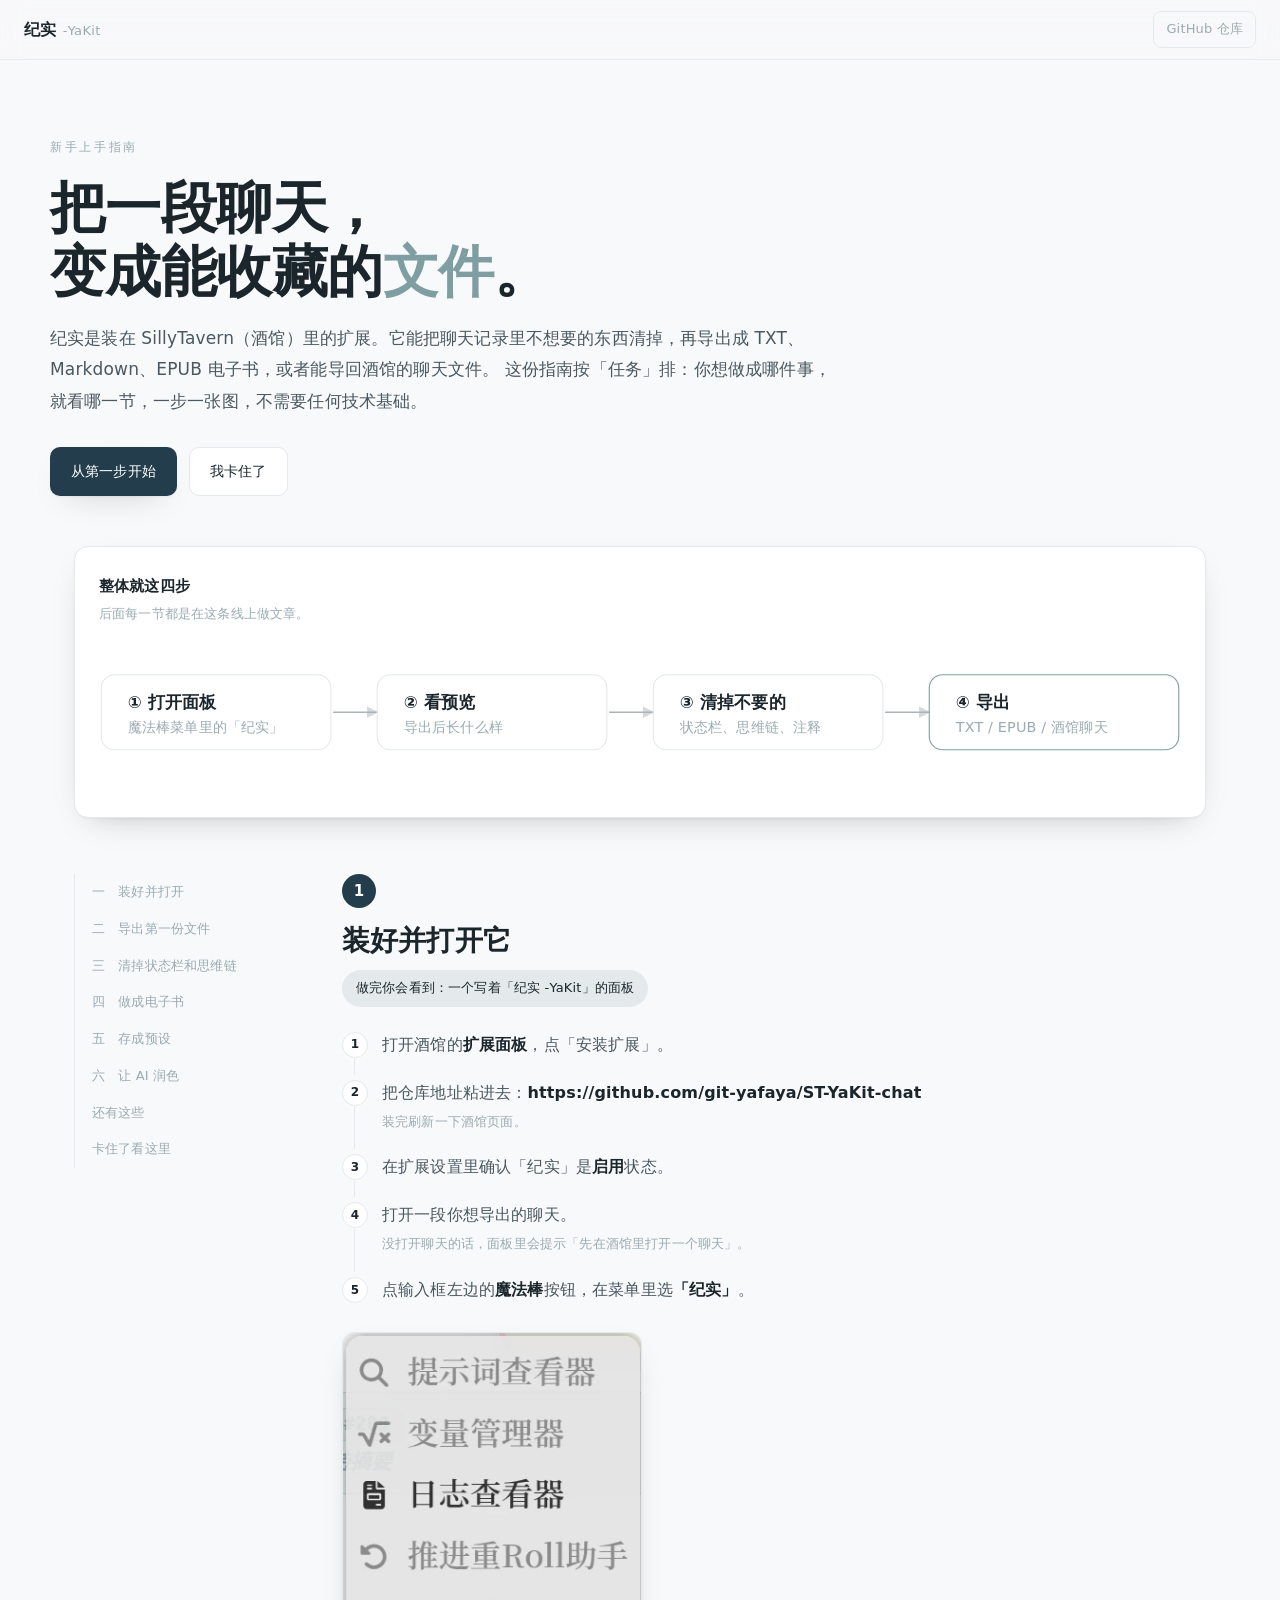
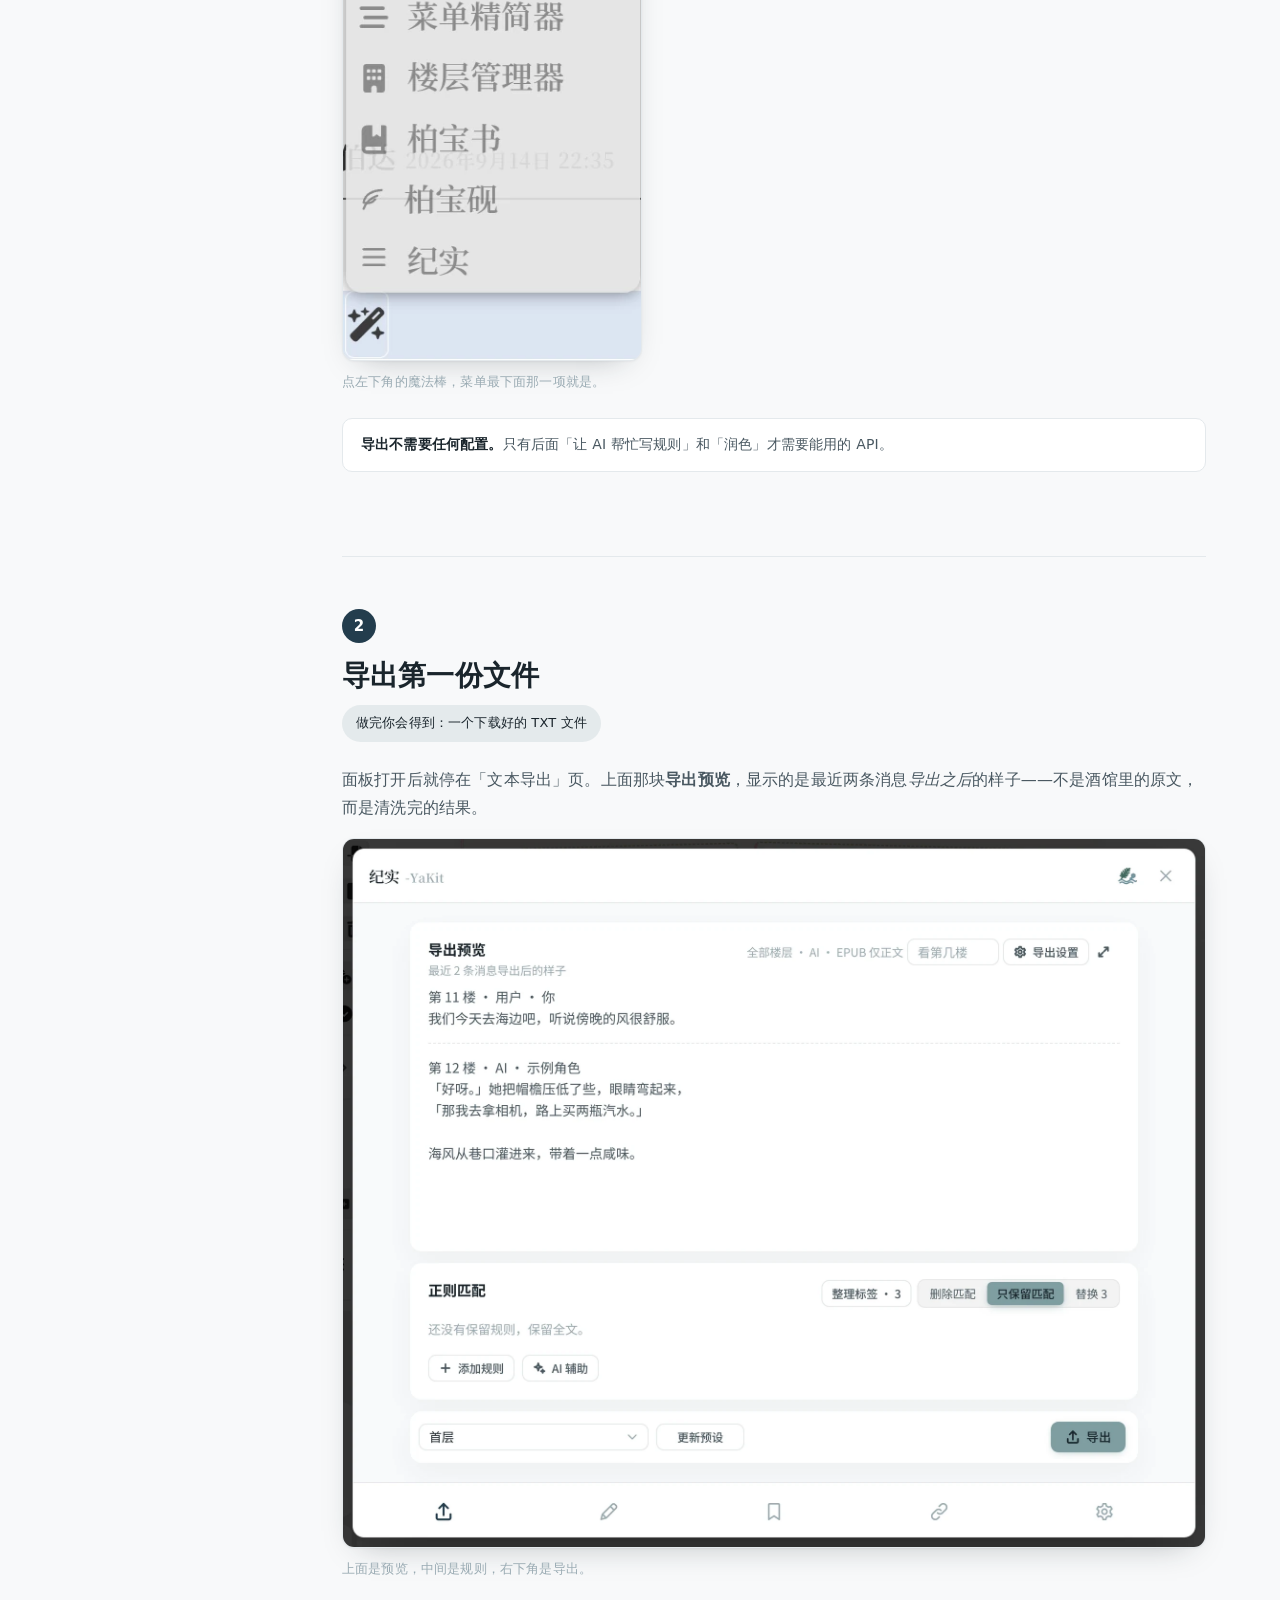
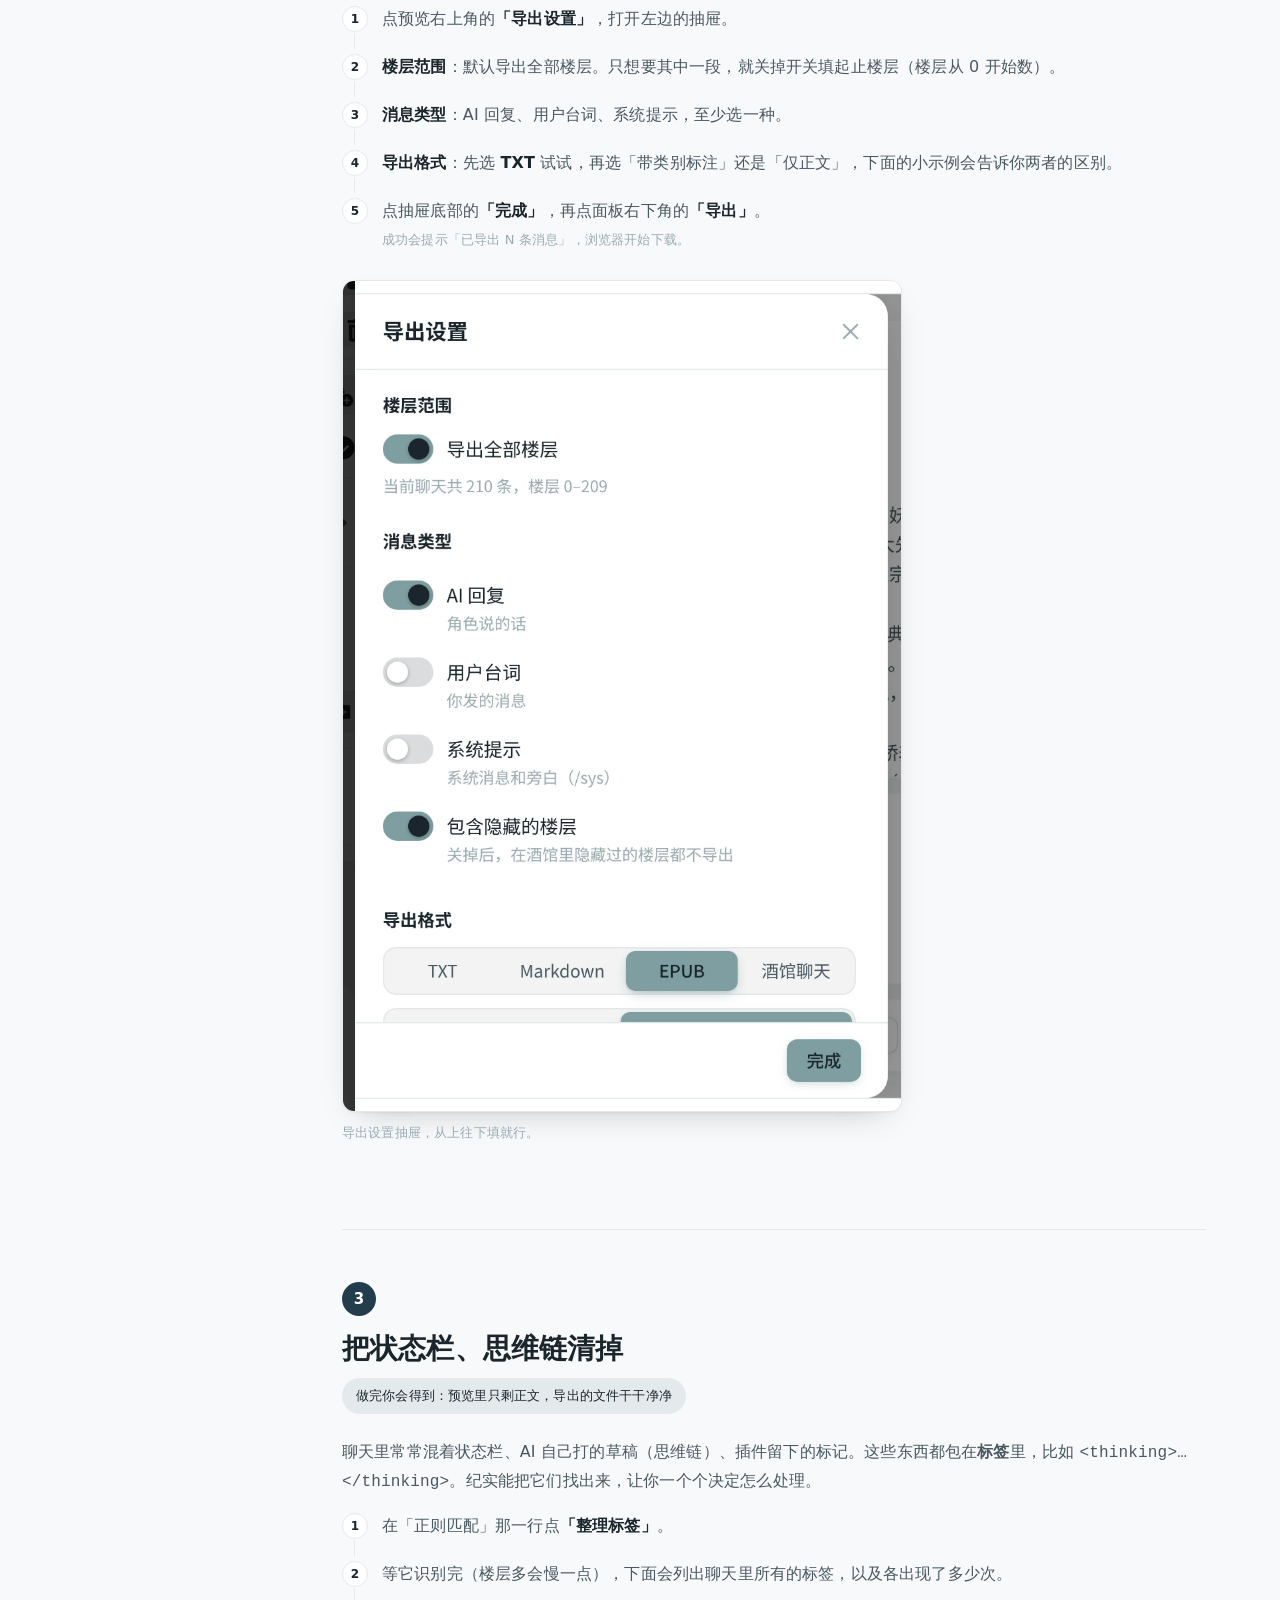
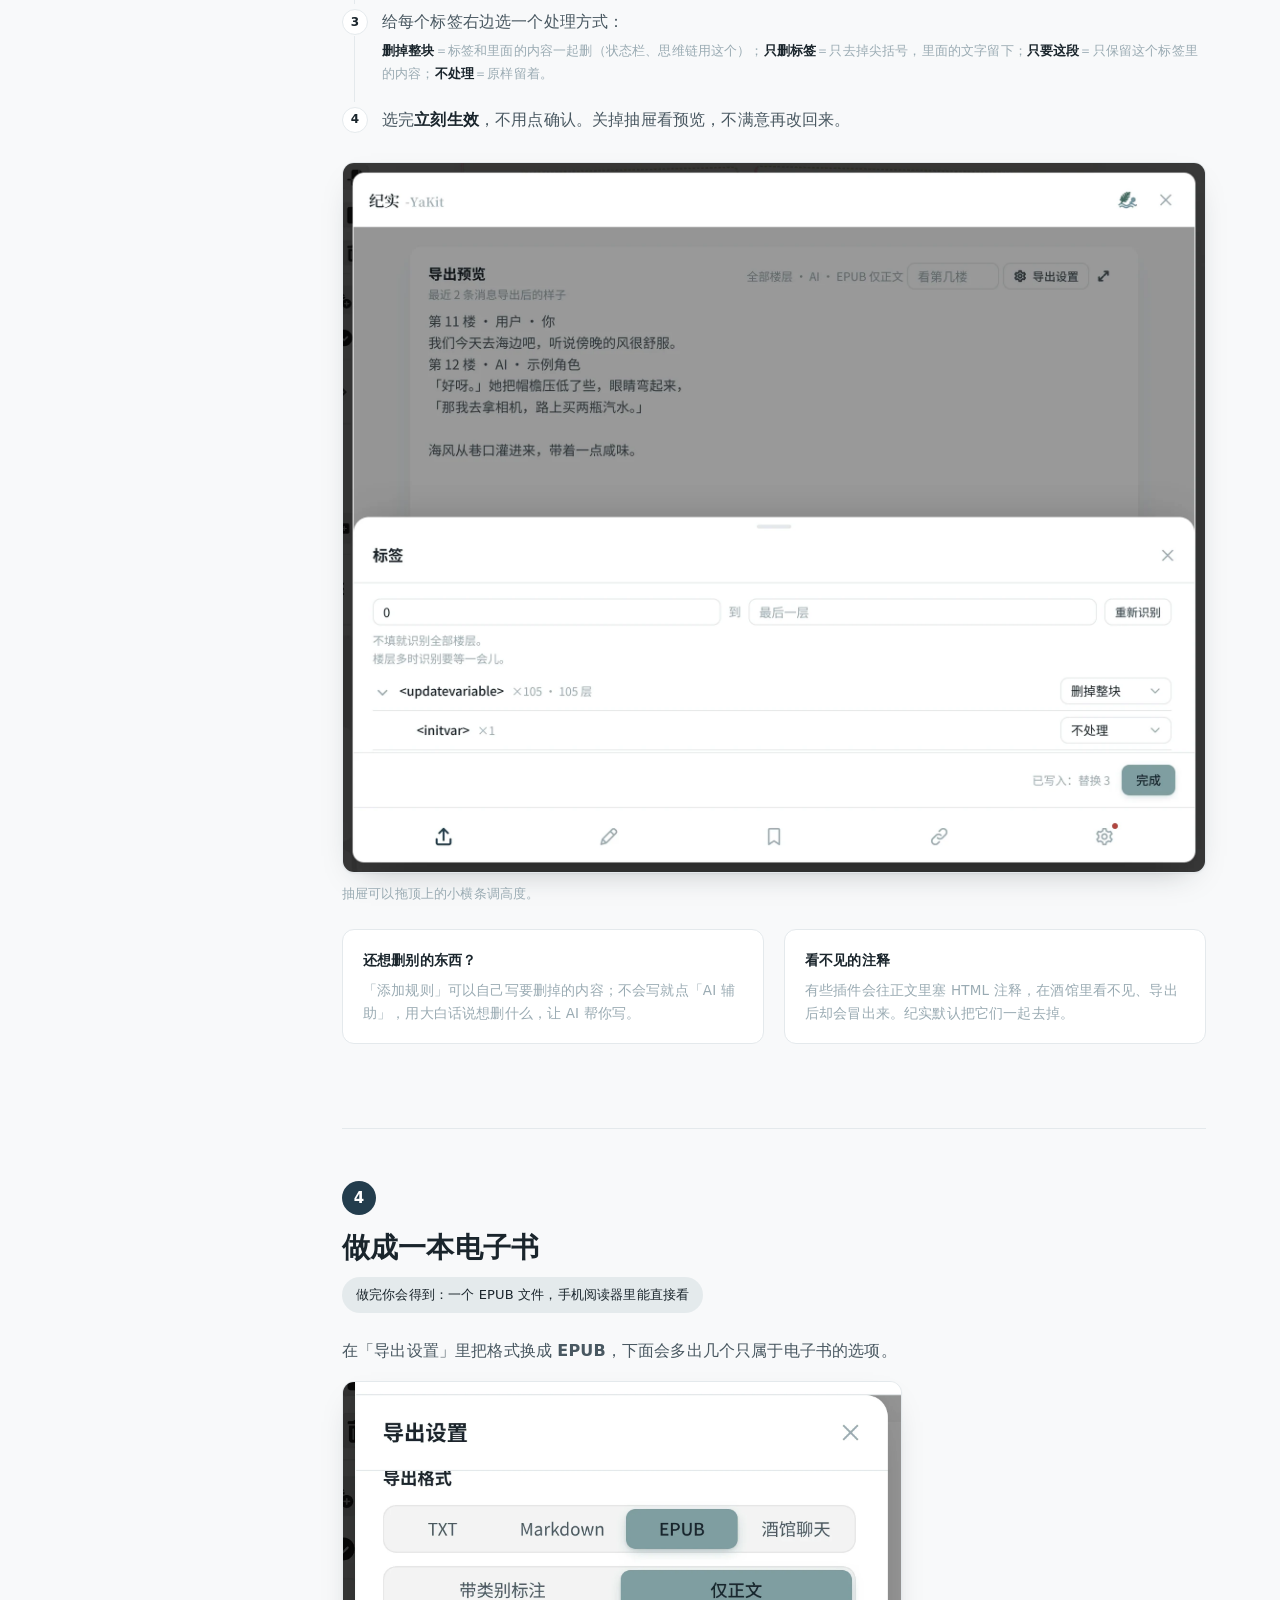
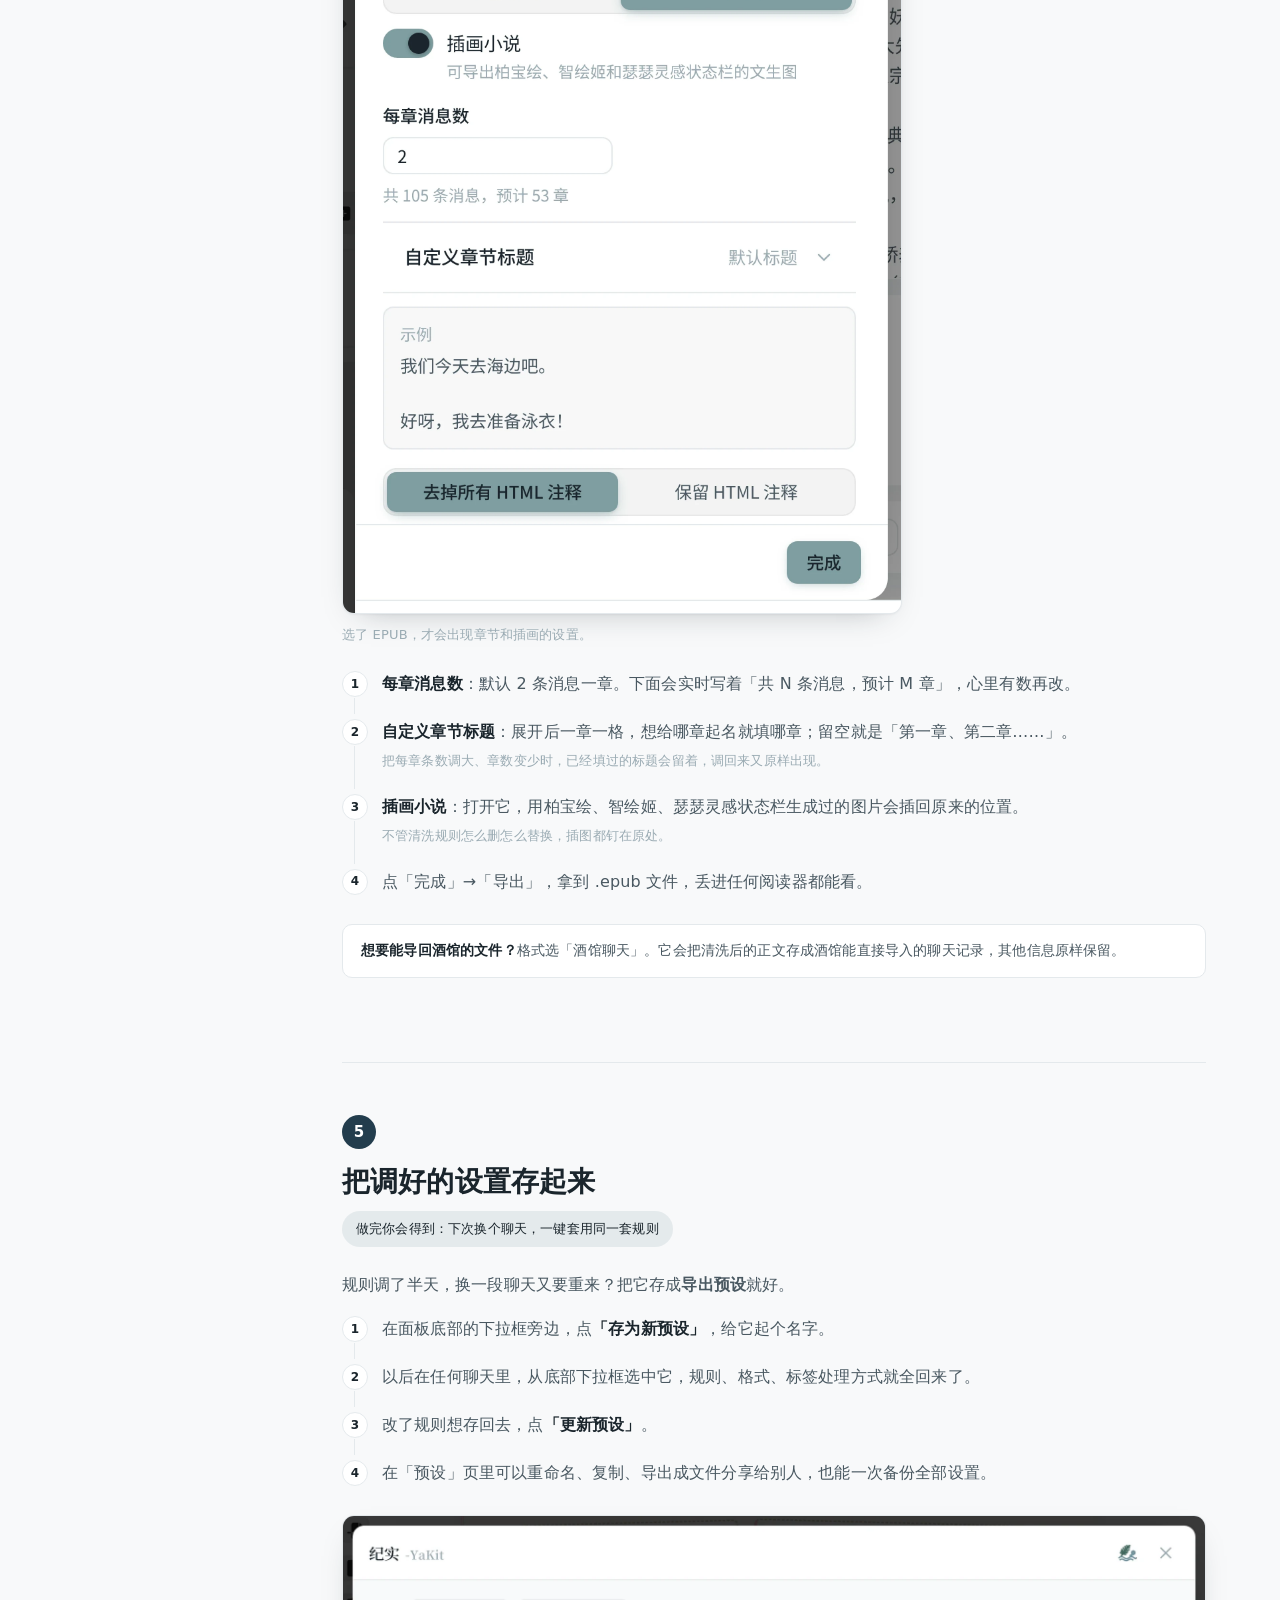
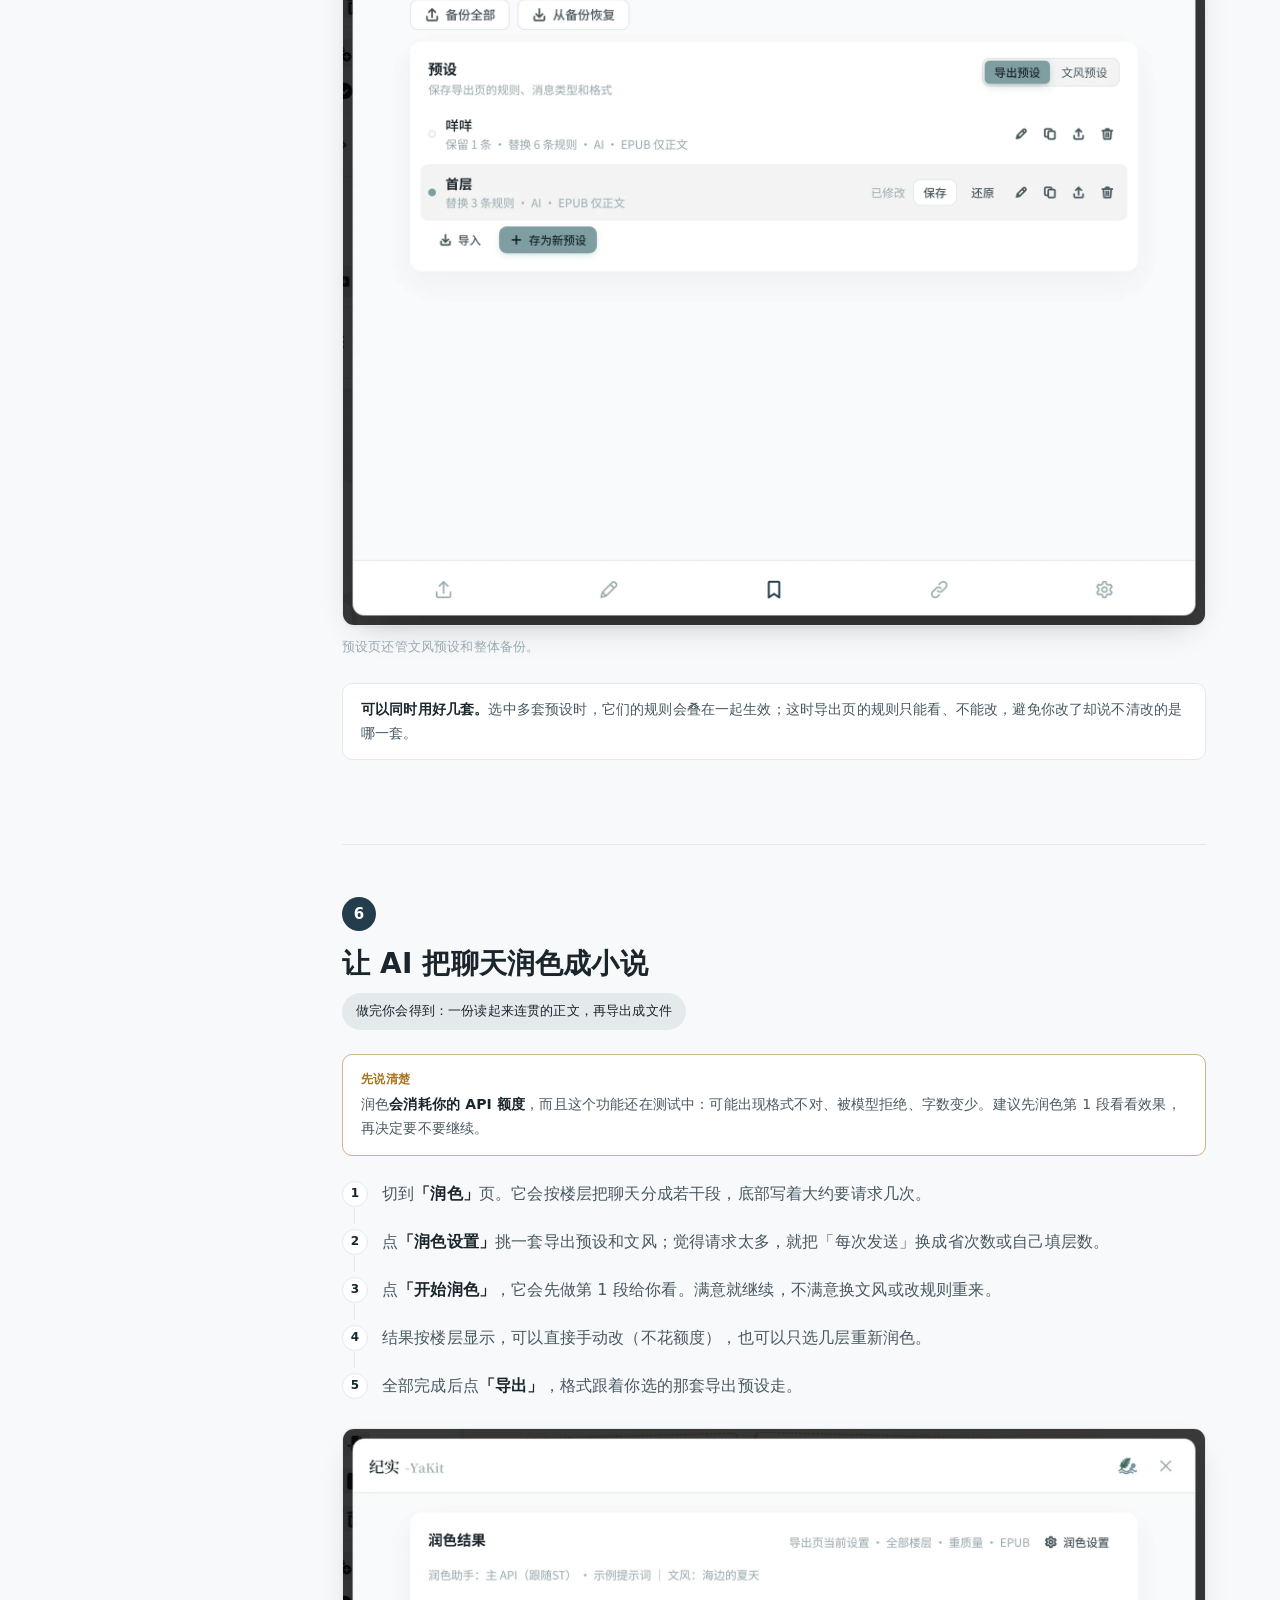
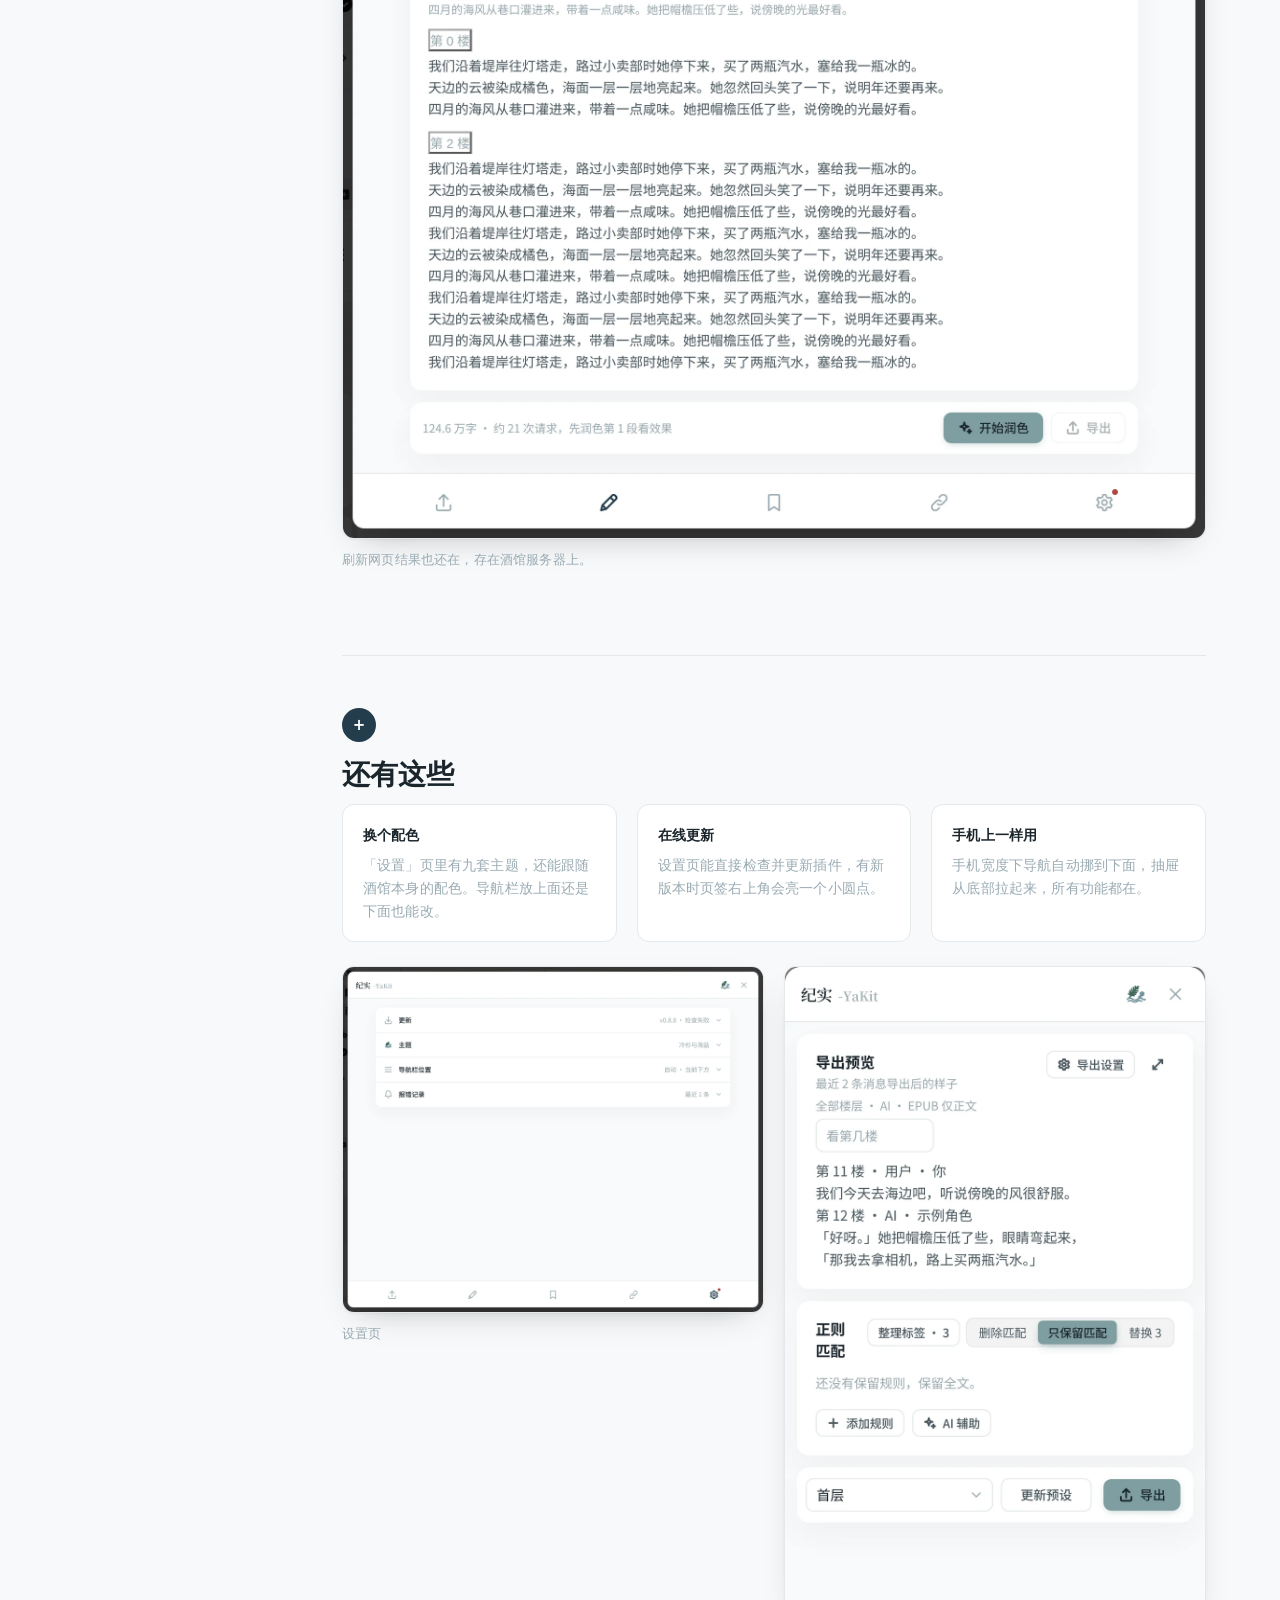
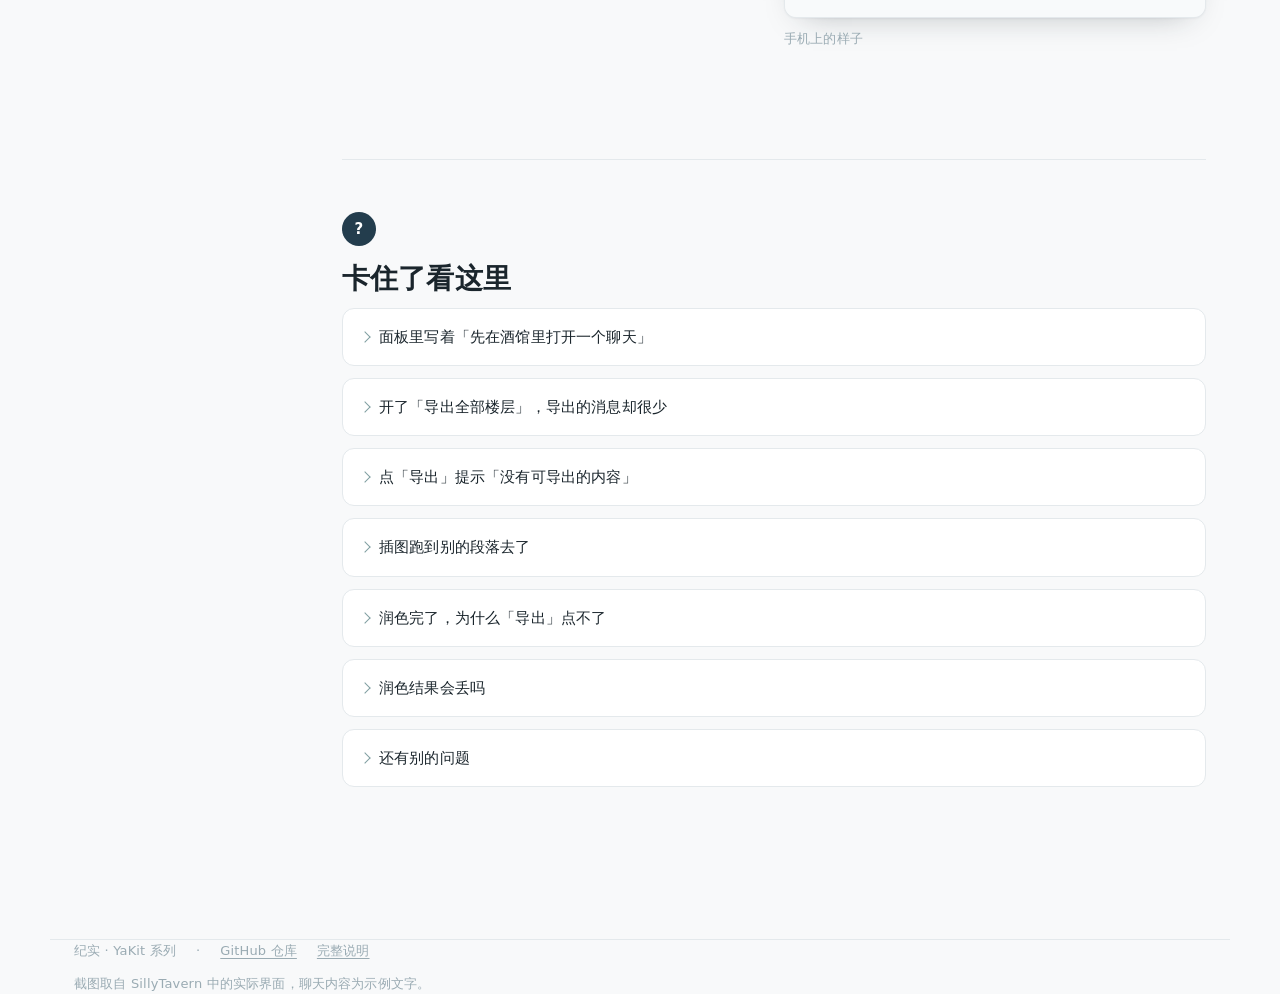
==== commit ff47c9b8: "README 顶部加新手上手指南链接，指南入口图换成魔法棒菜单" ====
--- a/docs/index.html
+++ b/docs/index.html
@@ -309,8 +309,8 @@
           <li>点输入框左边的<b>魔法棒</b>按钮，在菜单里选<b>「纪实」</b>。</li>
         </ol>
         <figure class="narrow">
-          <img src="images/01-entry.webp" alt="魔法棒菜单里的「纪实」入口" loading="lazy" width="772" height="1428">
-          <figcaption>魔法棒菜单的最下面就是入口。</figcaption>
+          <img src="images/01-entry.webp" alt="魔法棒菜单里的「纪实」入口" loading="lazy" width="314" height="661">
+          <figcaption>点左下角的魔法棒，菜单最下面那一项就是。</figcaption>
         </figure>
         <div class="note">
           <b>导出不需要任何配置。</b>只有后面「让 AI 帮忙写规则」和「润色」才需要能用的 API。
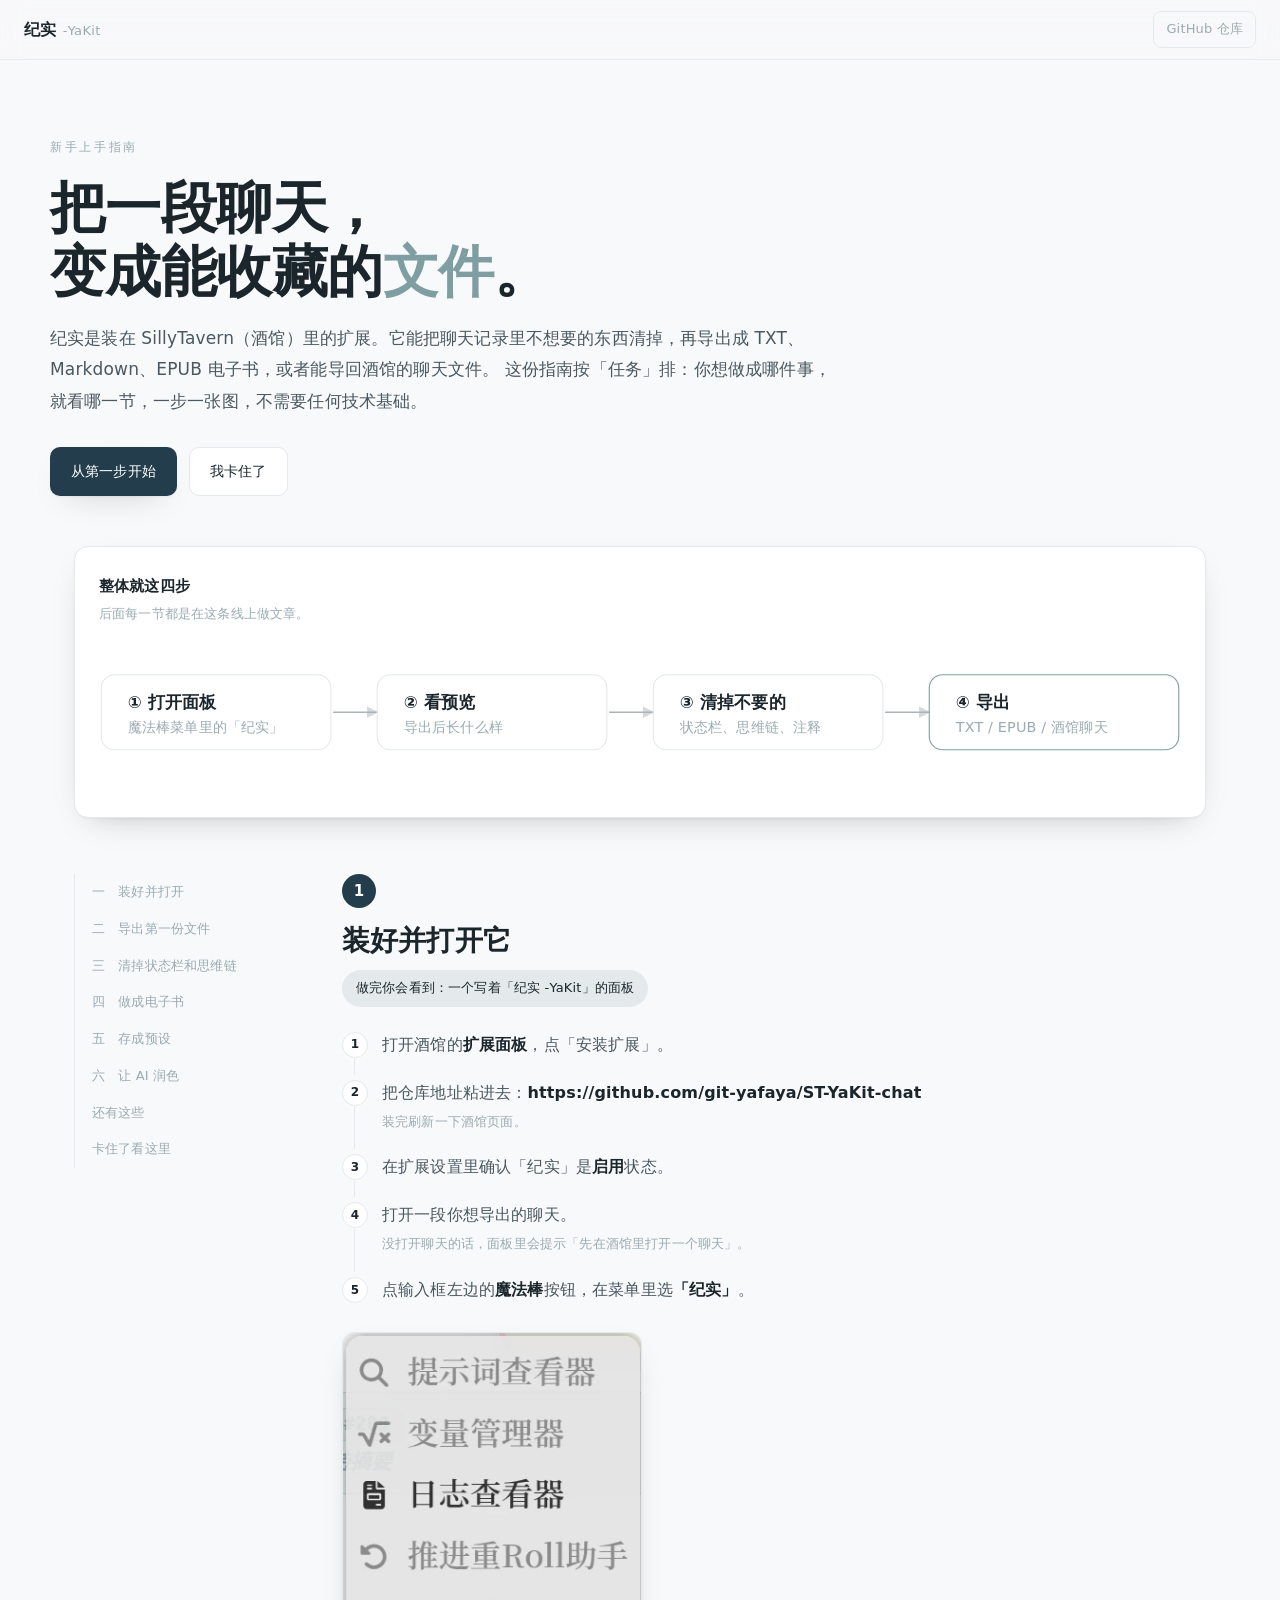
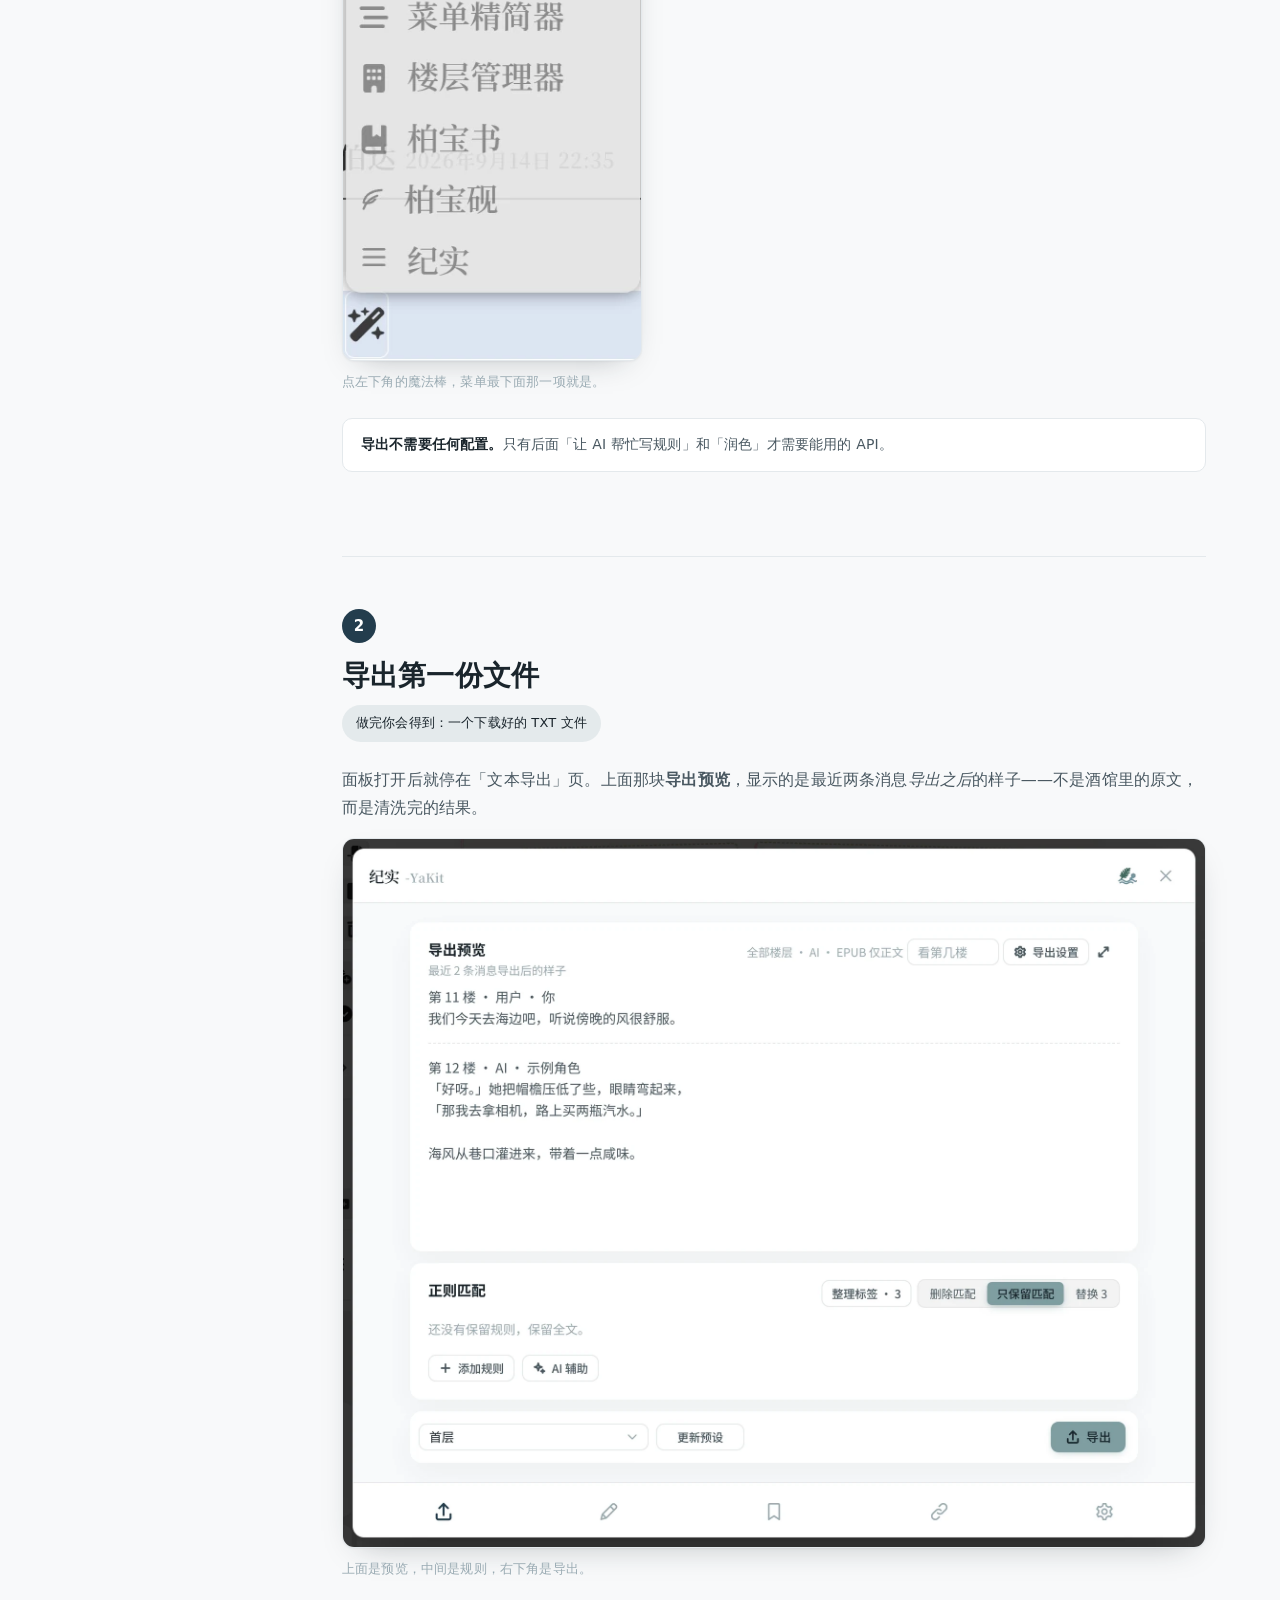
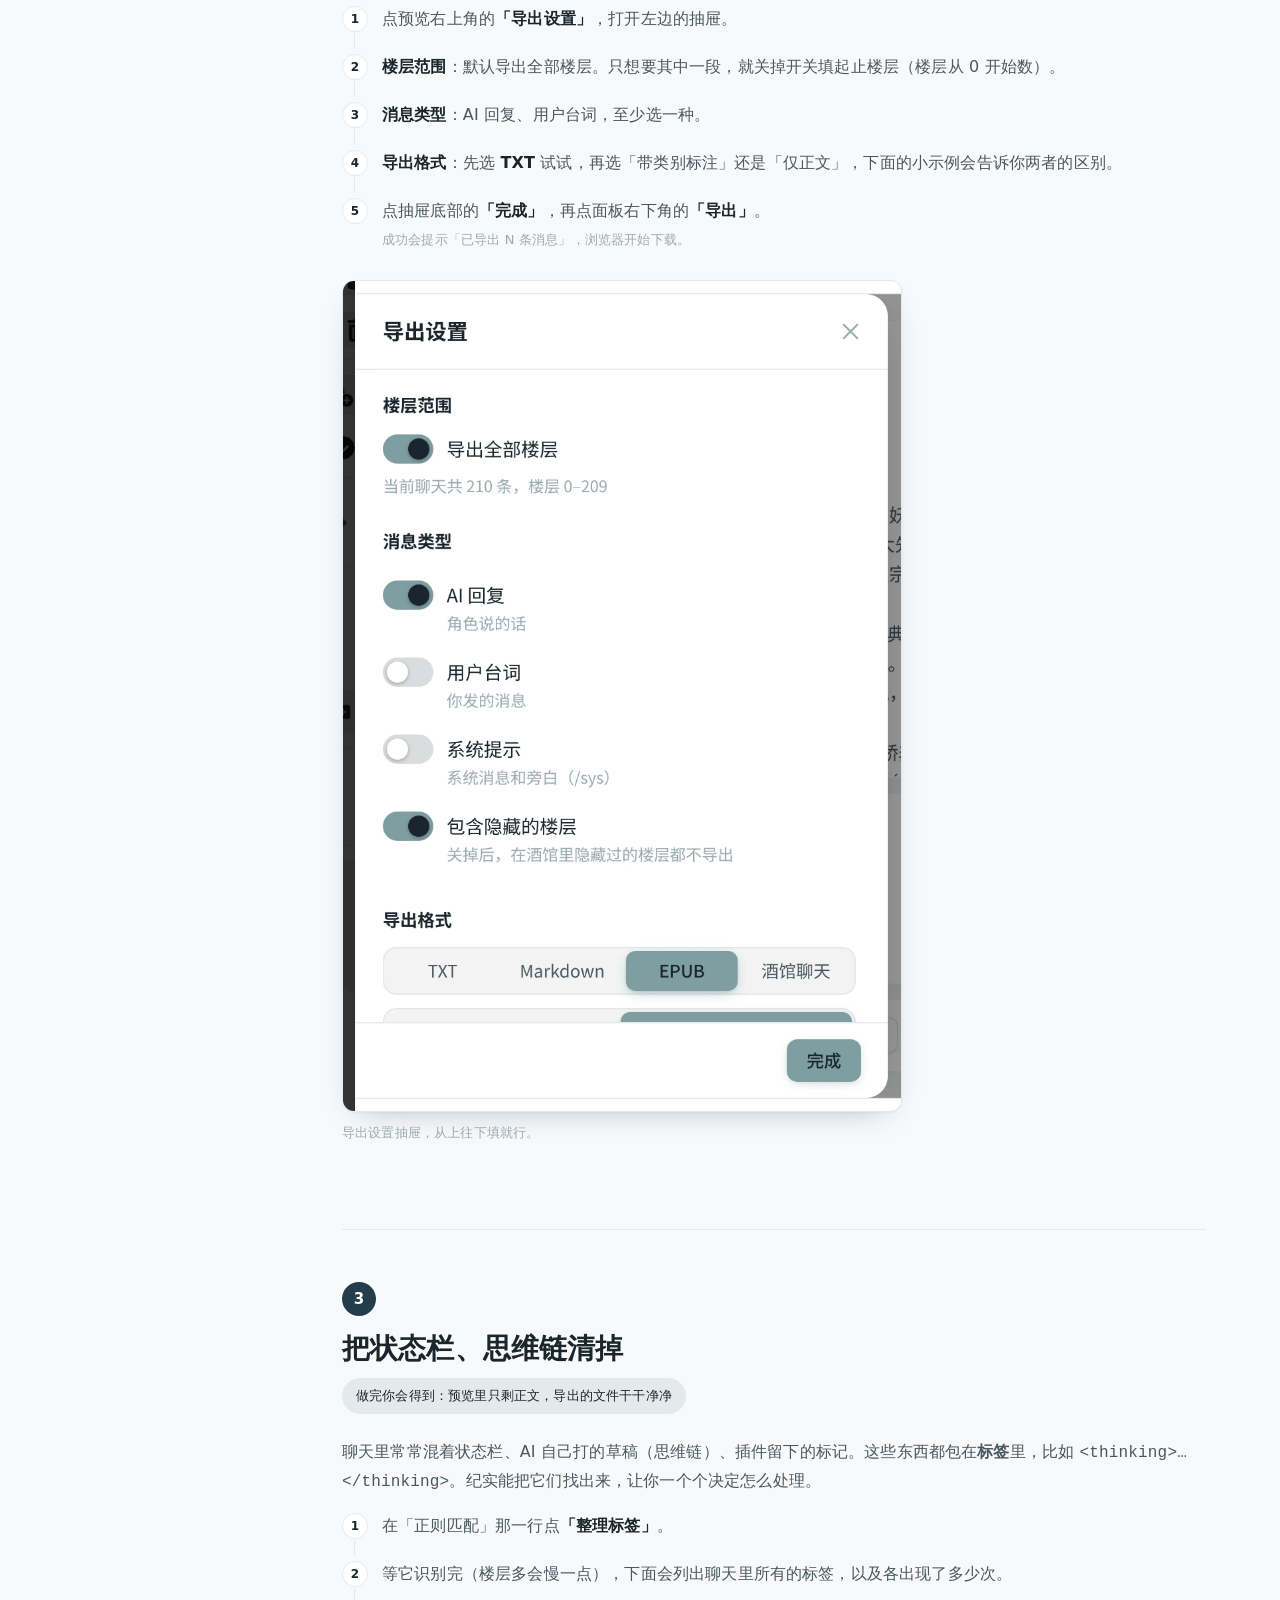
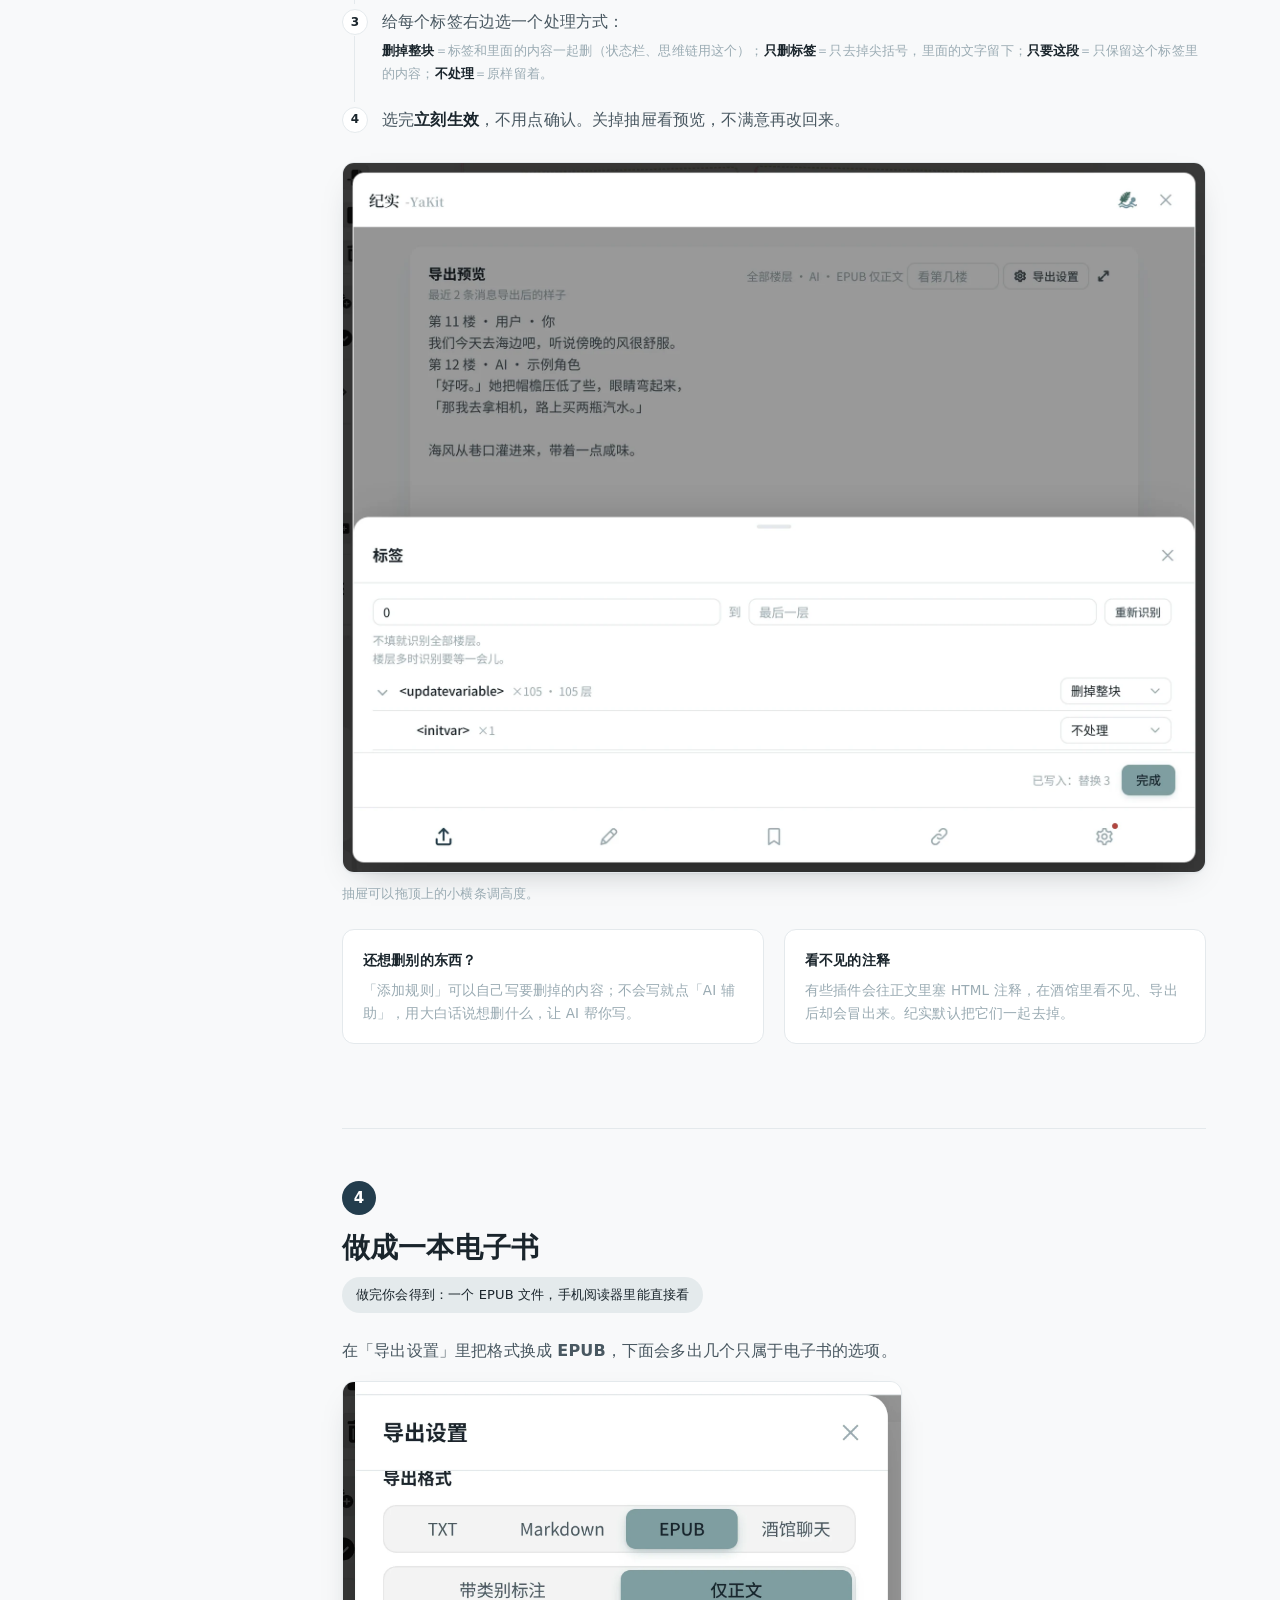
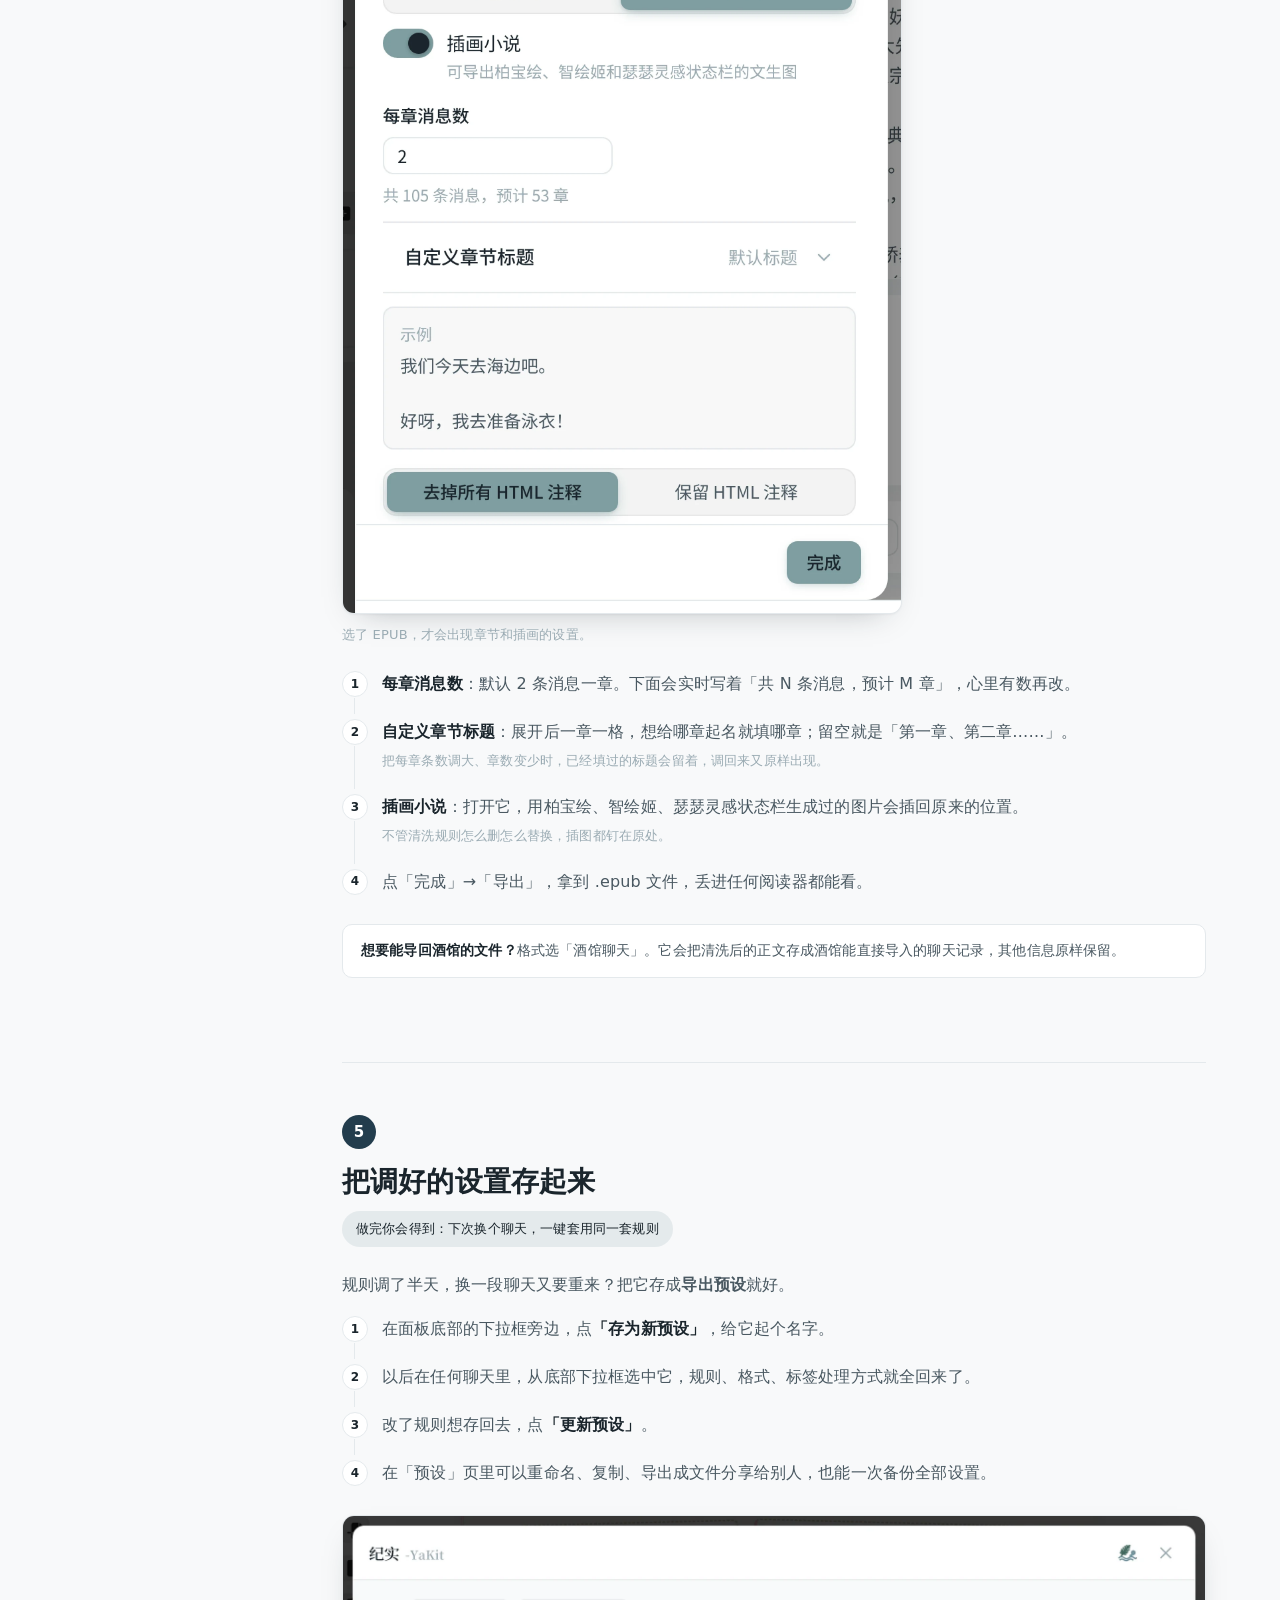
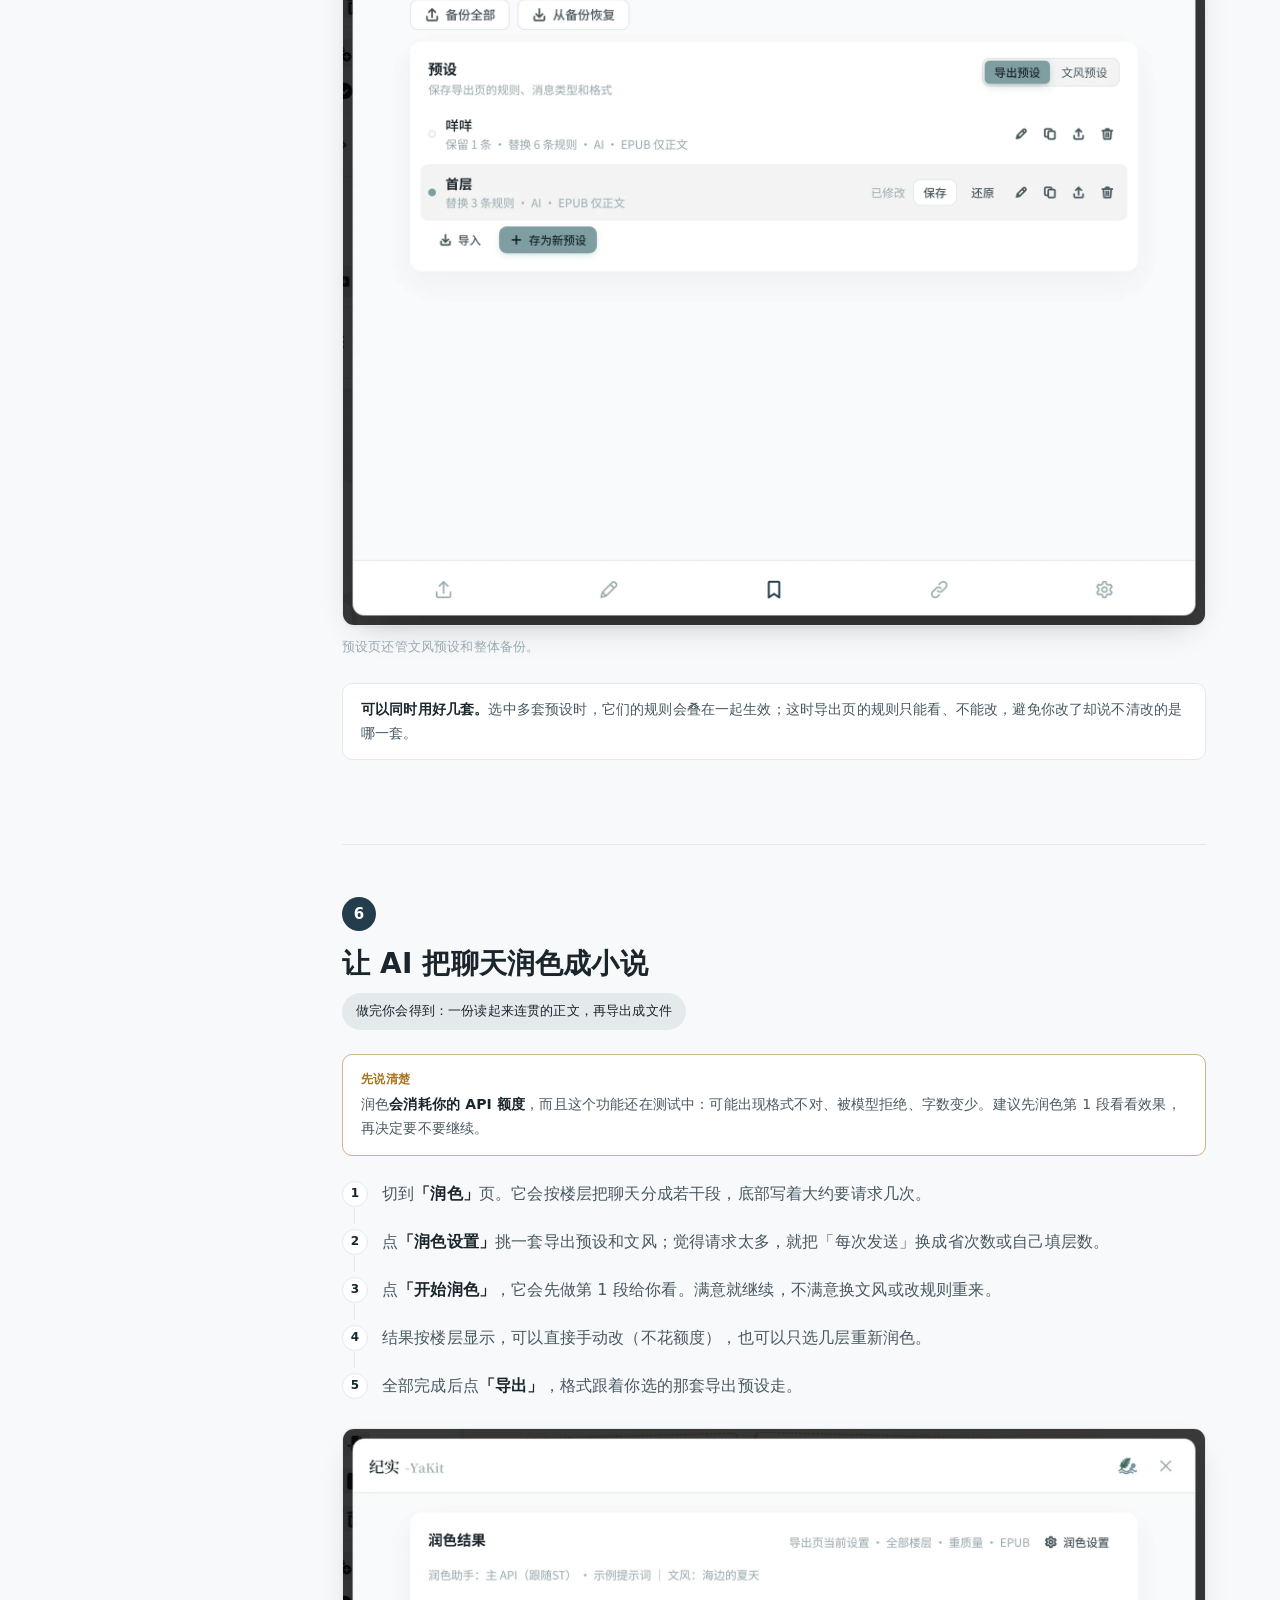
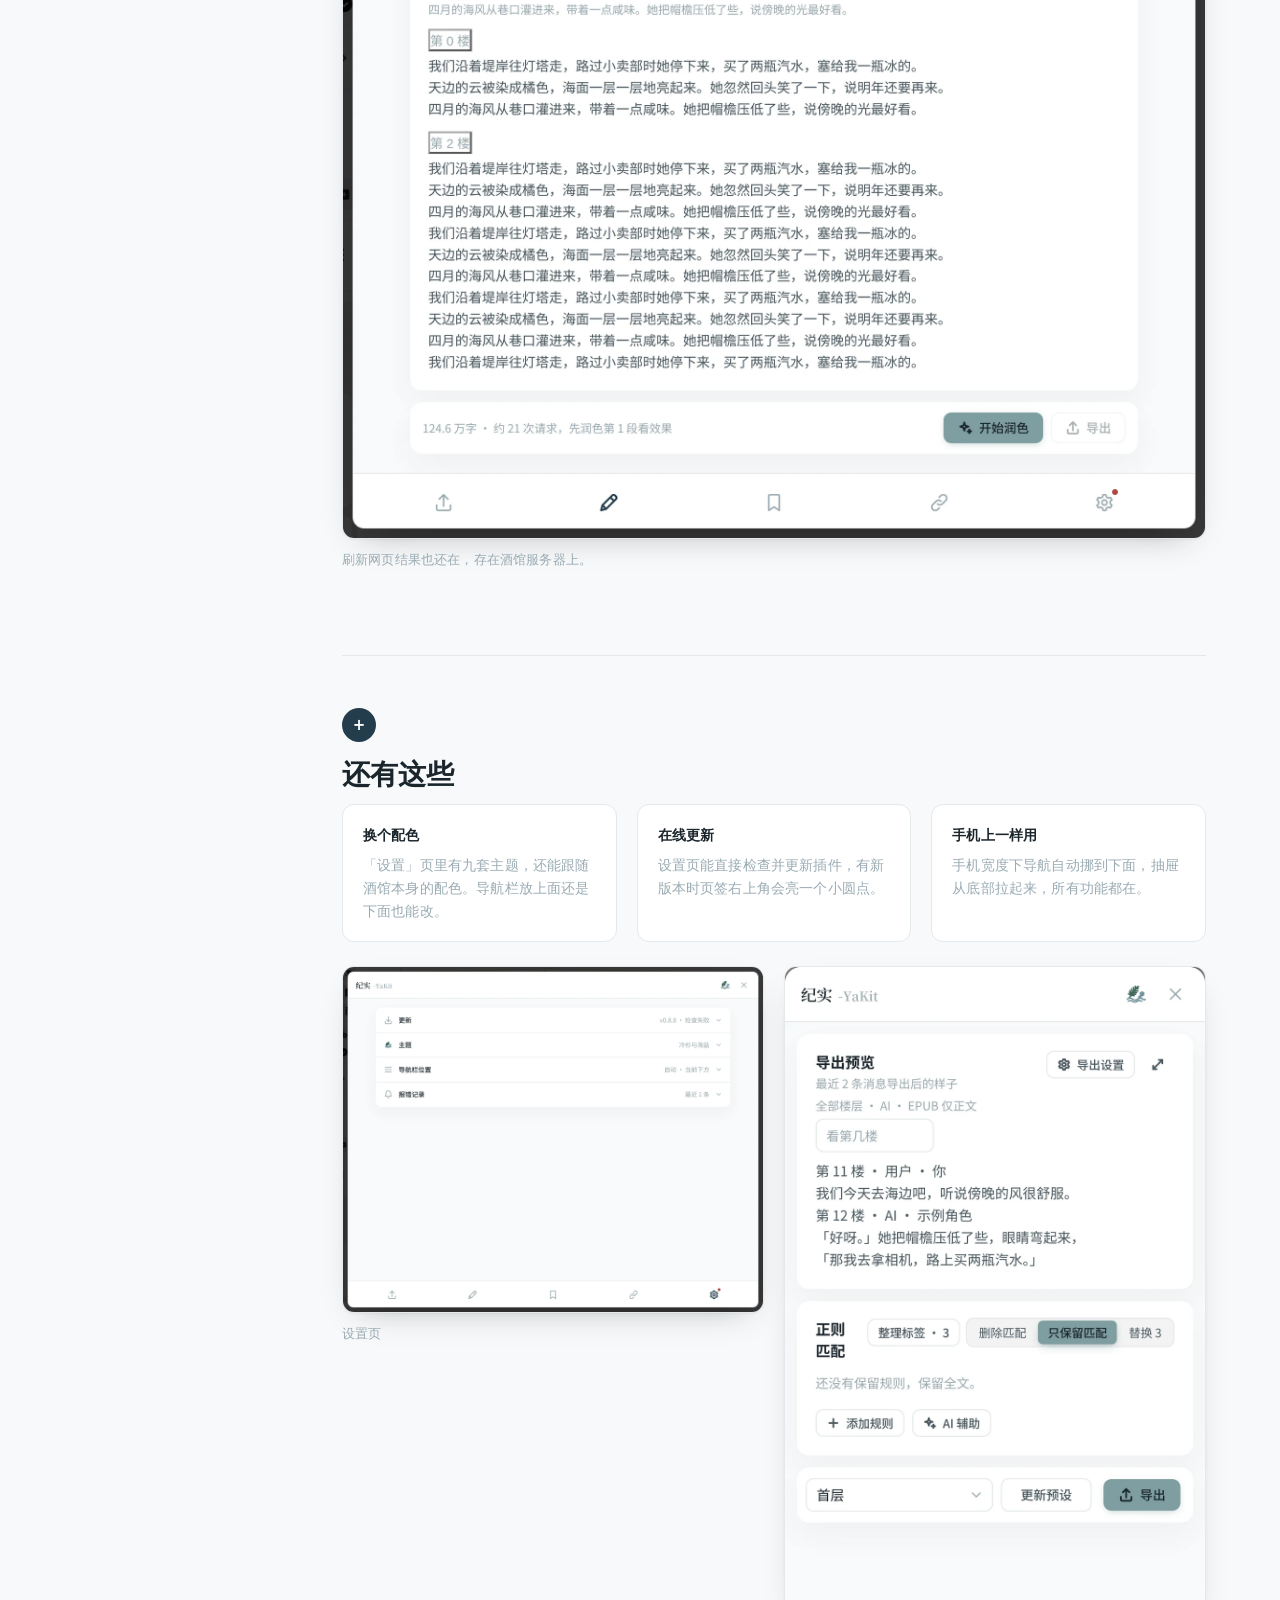
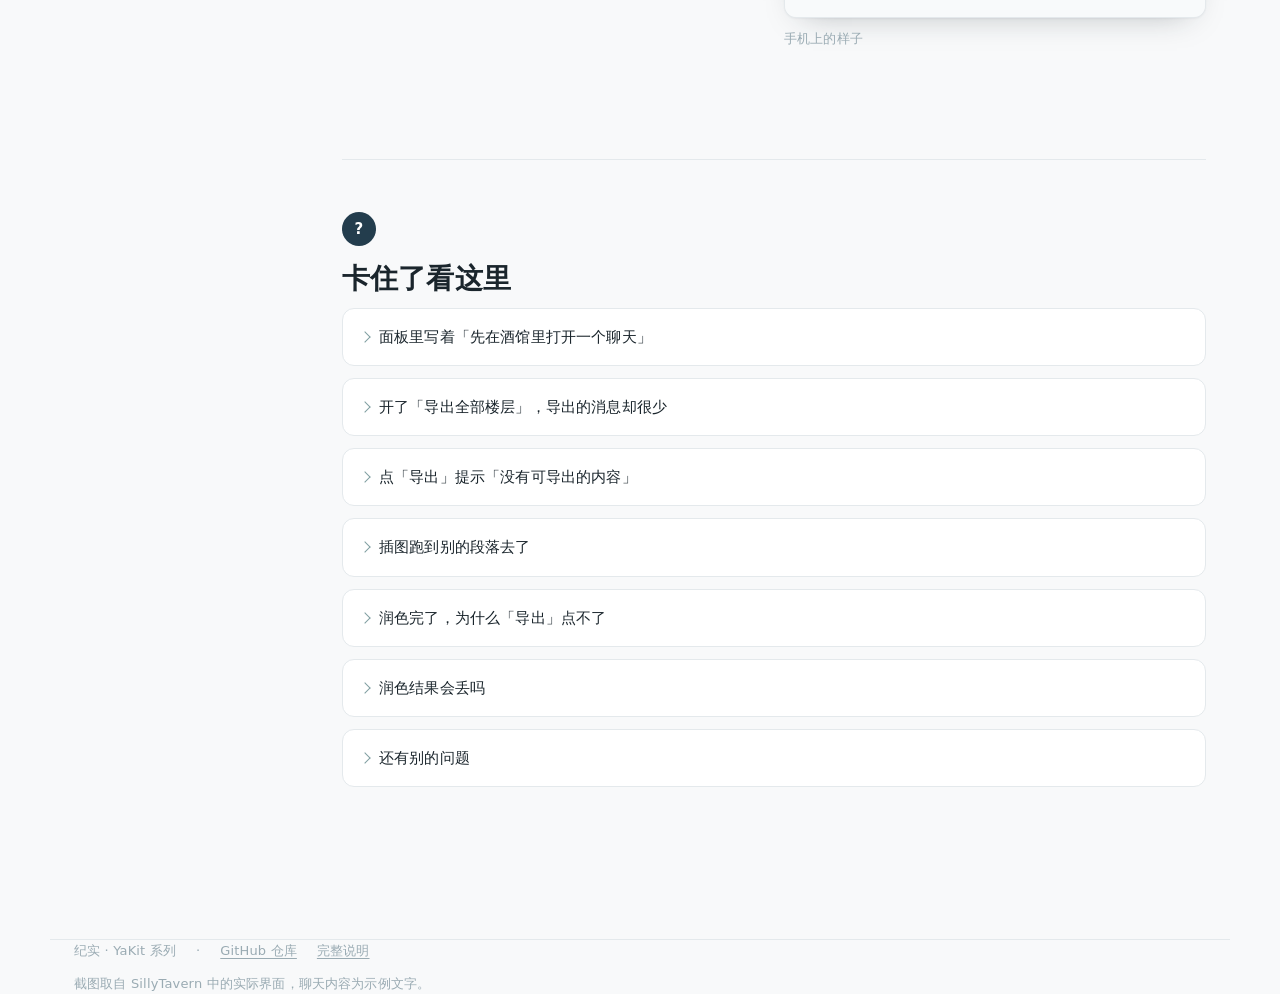
==== commit 6209415a: "refactor: 去掉「系统提示」消息类型开关，系统消息和旁白一律不导出" ====
--- a/docs/index.html
+++ b/docs/index.html
@@ -330,7 +330,7 @@
         <ol class="steps">
           <li>点预览右上角的<b>「导出设置」</b>，打开左边的抽屉。</li>
           <li><b>楼层范围</b>：默认导出全部楼层。只想要其中一段，就关掉开关填起止楼层（楼层从 0 开始数）。</li>
-          <li><b>消息类型</b>：AI 回复、用户台词、系统提示，至少选一种。</li>
+          <li><b>消息类型</b>：AI 回复、用户台词，至少选一种。</li>
           <li><b>导出格式</b>：先选 <b>TXT</b> 试试，再选「带类别标注」还是「仅正文」，下面的小示例会告诉你两者的区别。</li>
           <li>点抽屉底部的<b>「完成」</b>，再点面板右下角的<b>「导出」</b>。<span class="hint">成功会提示「已导出 N 条消息」，浏览器开始下载。</span></li>
         </ol>
